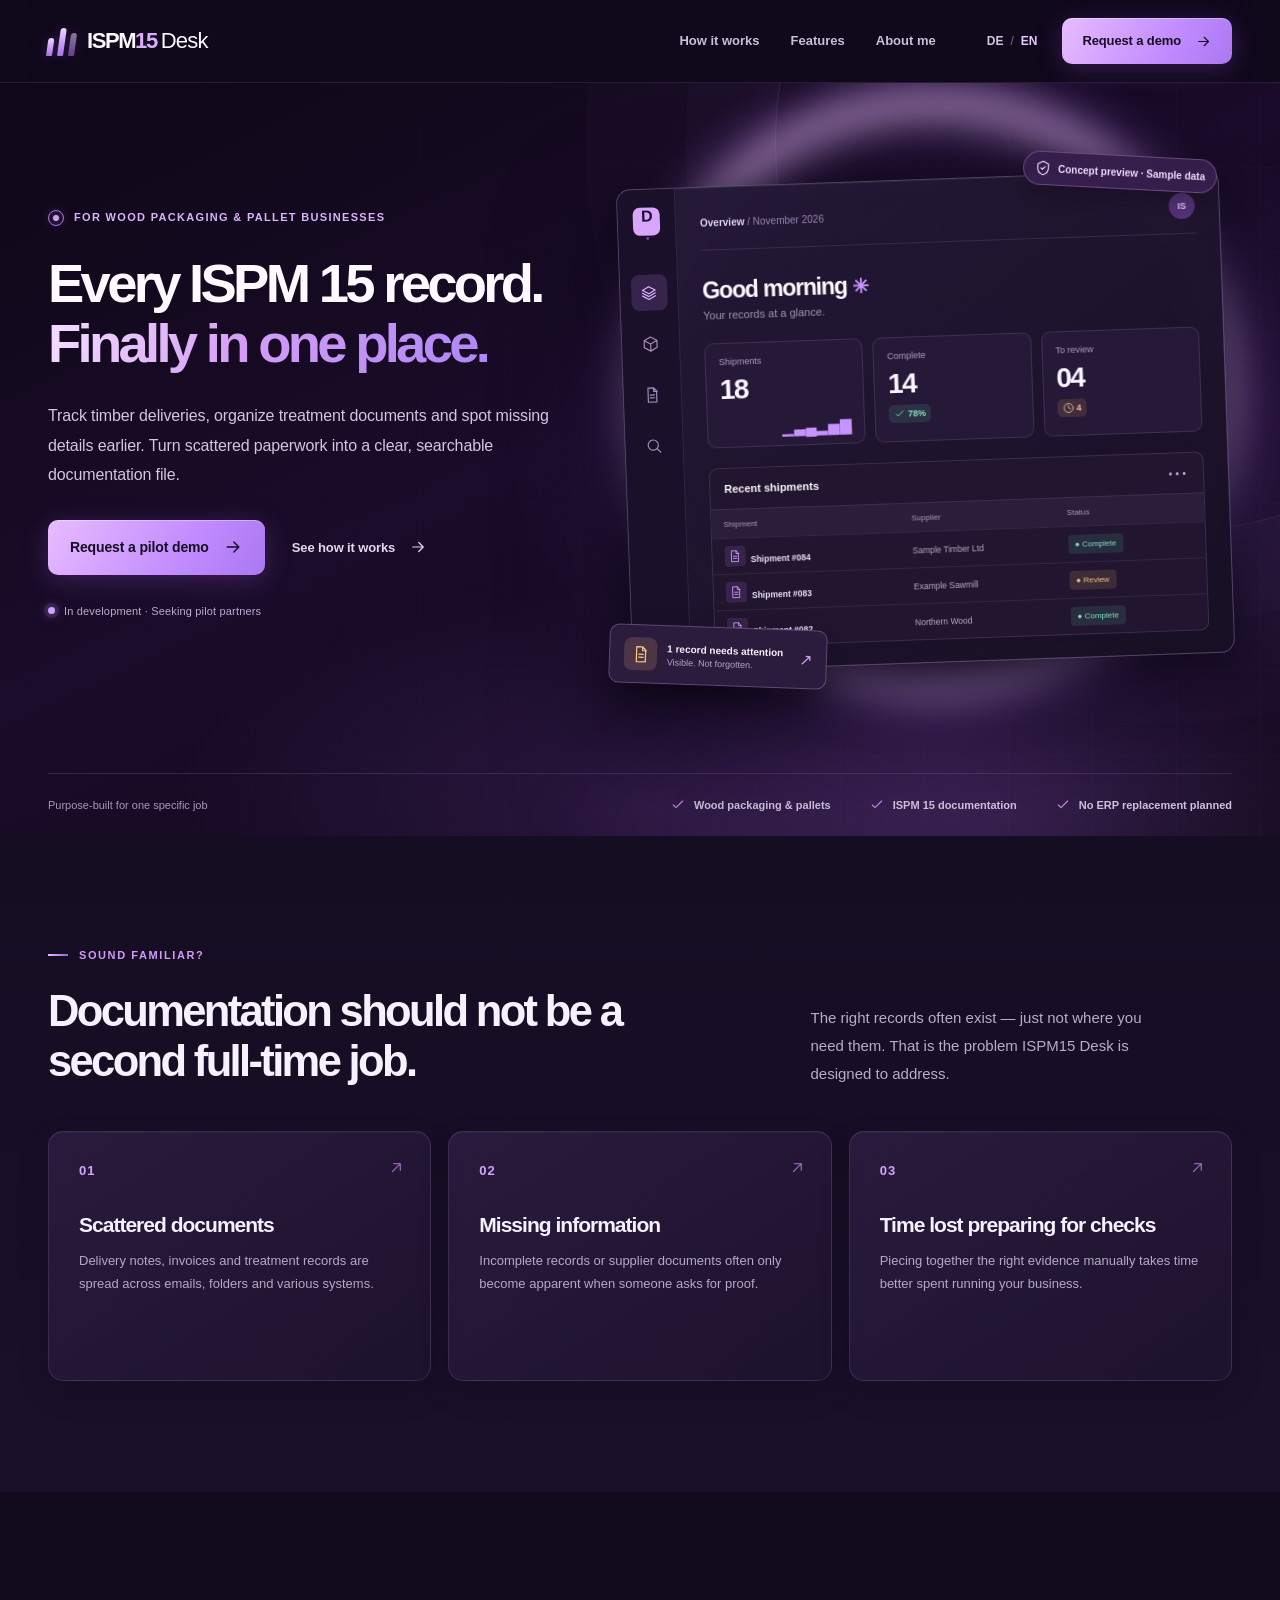
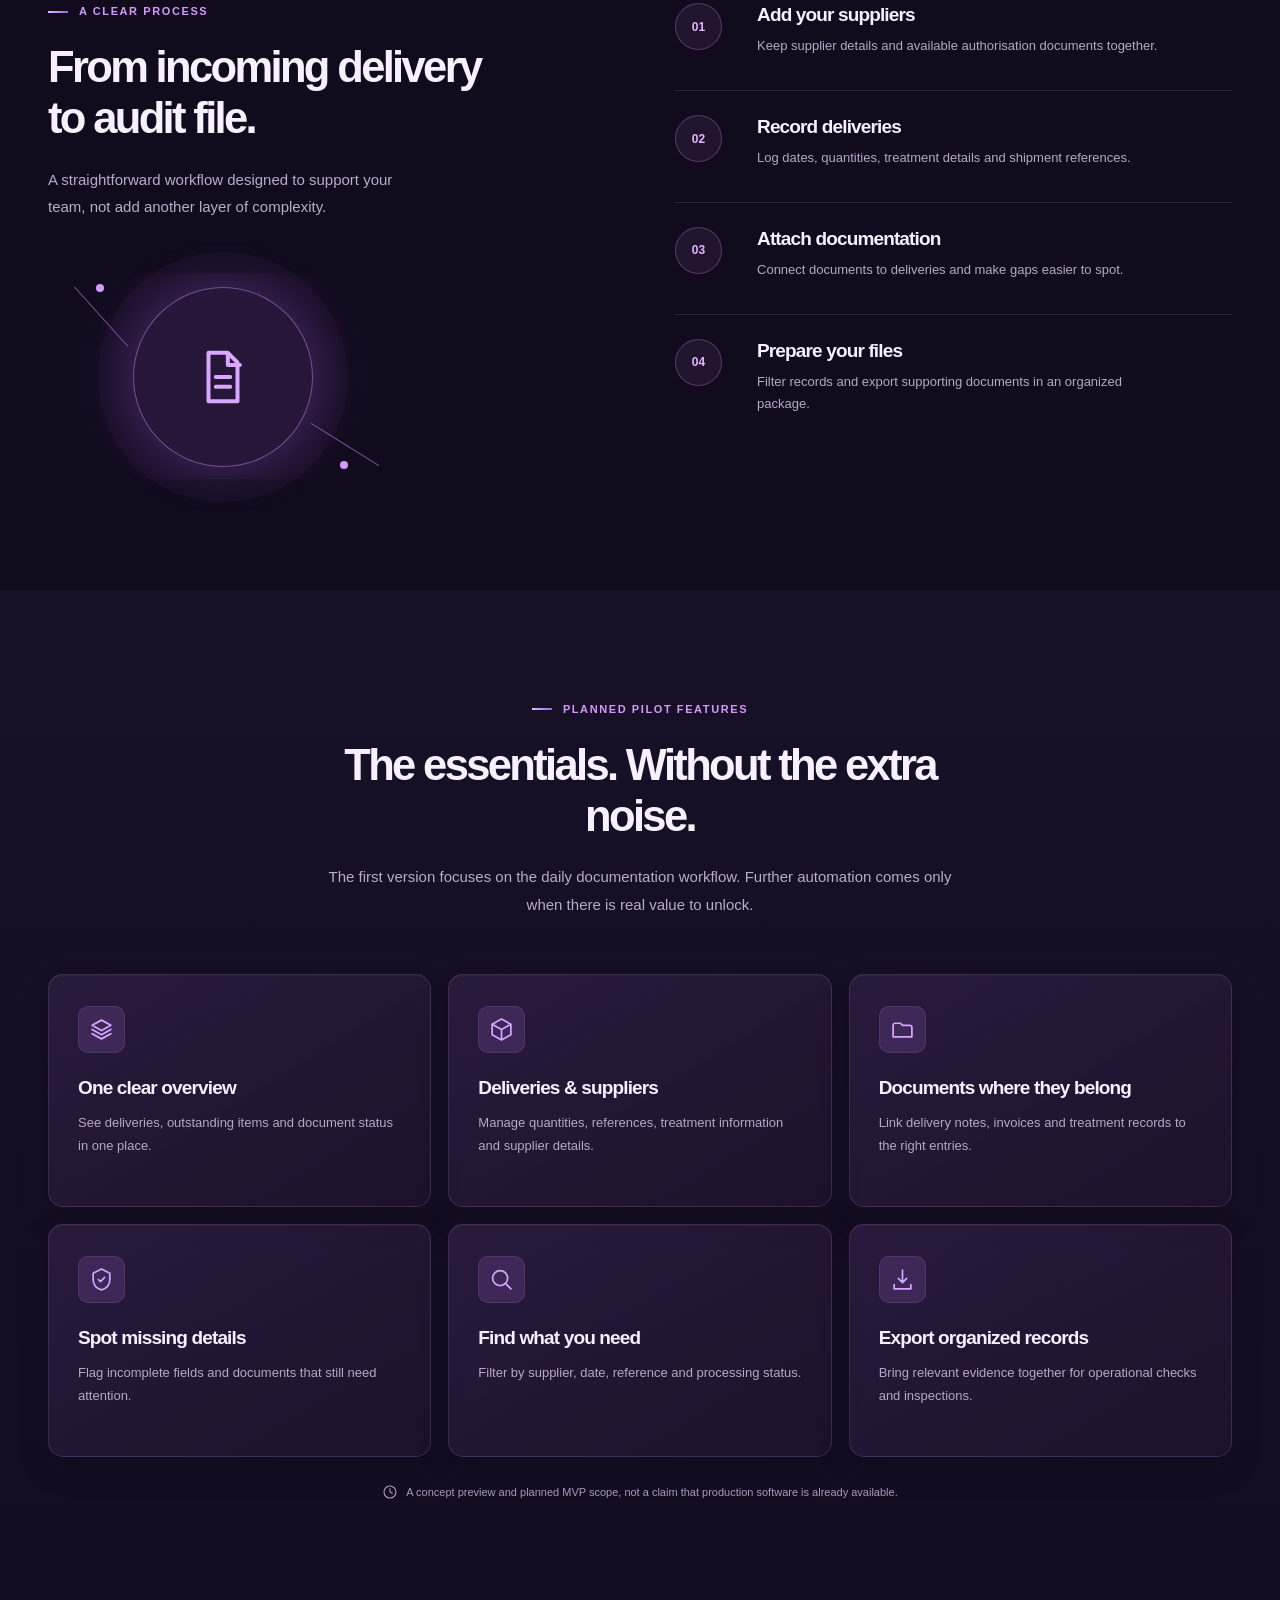
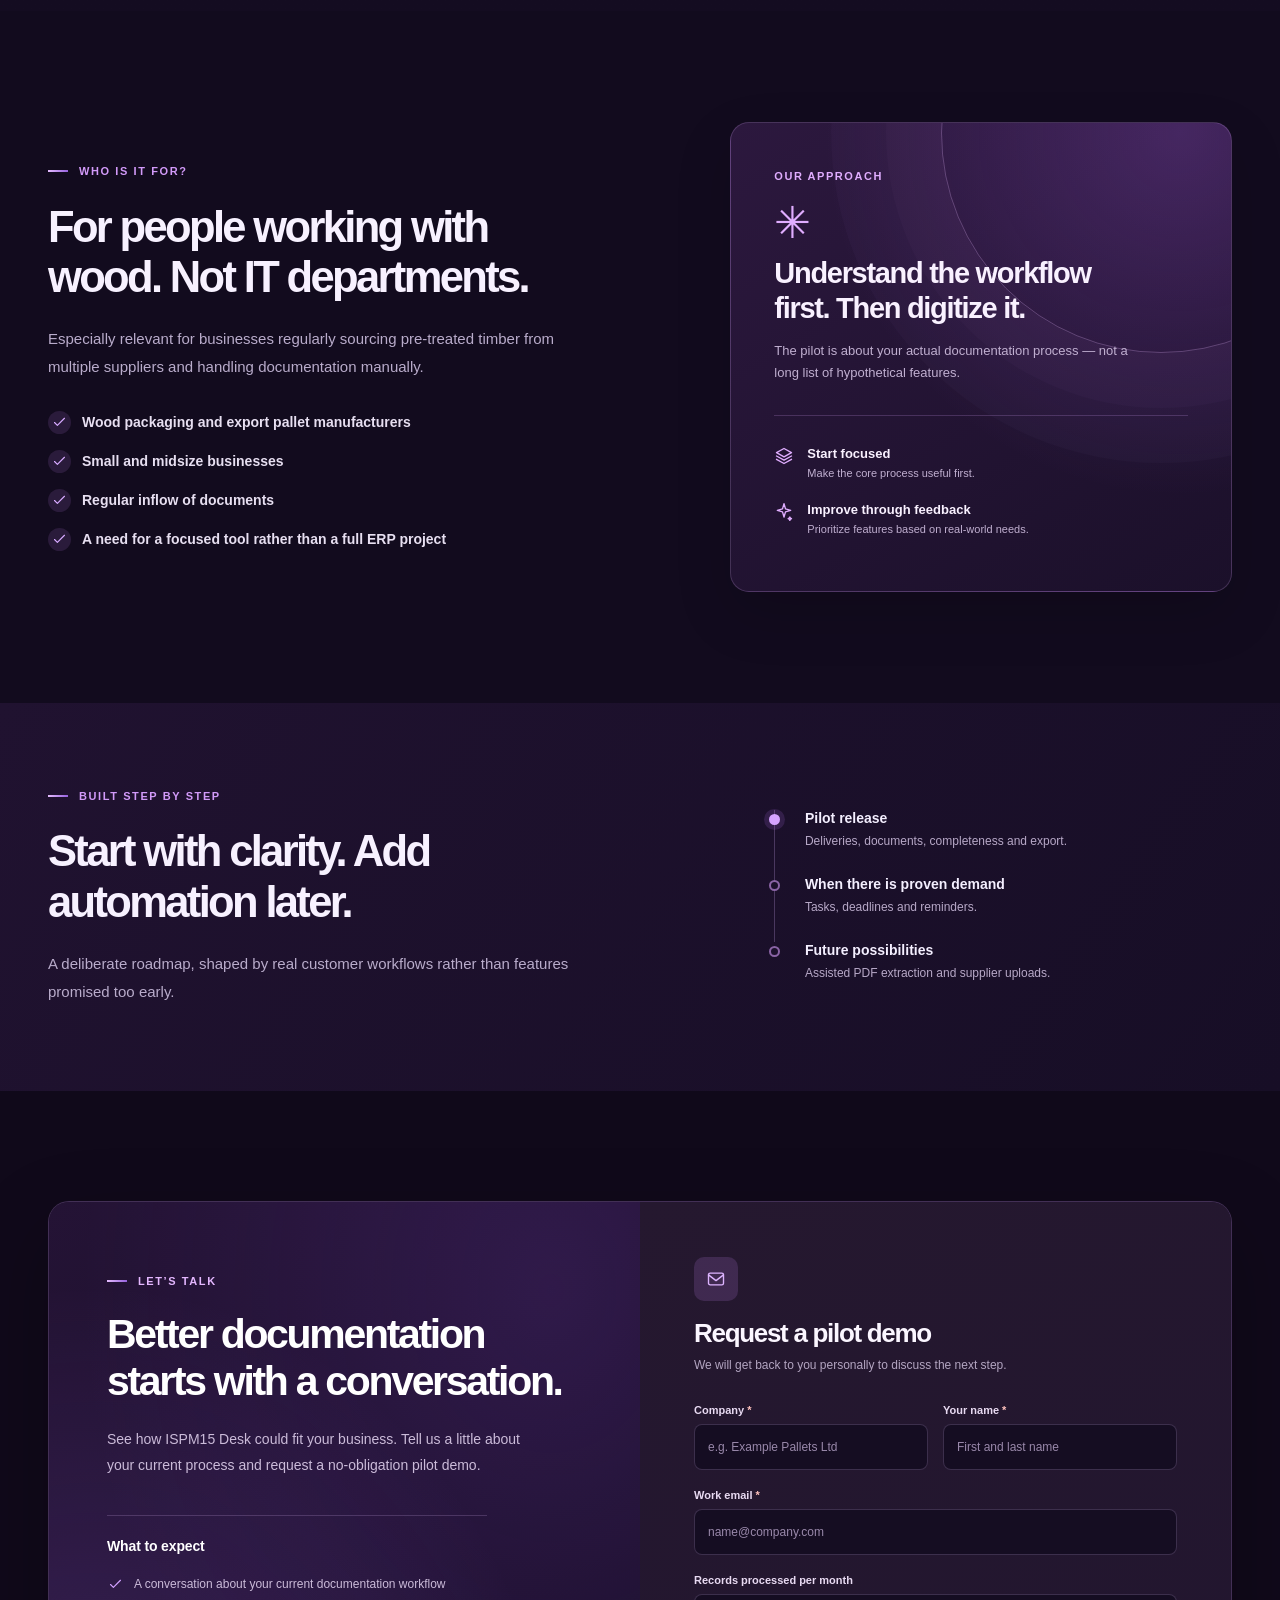
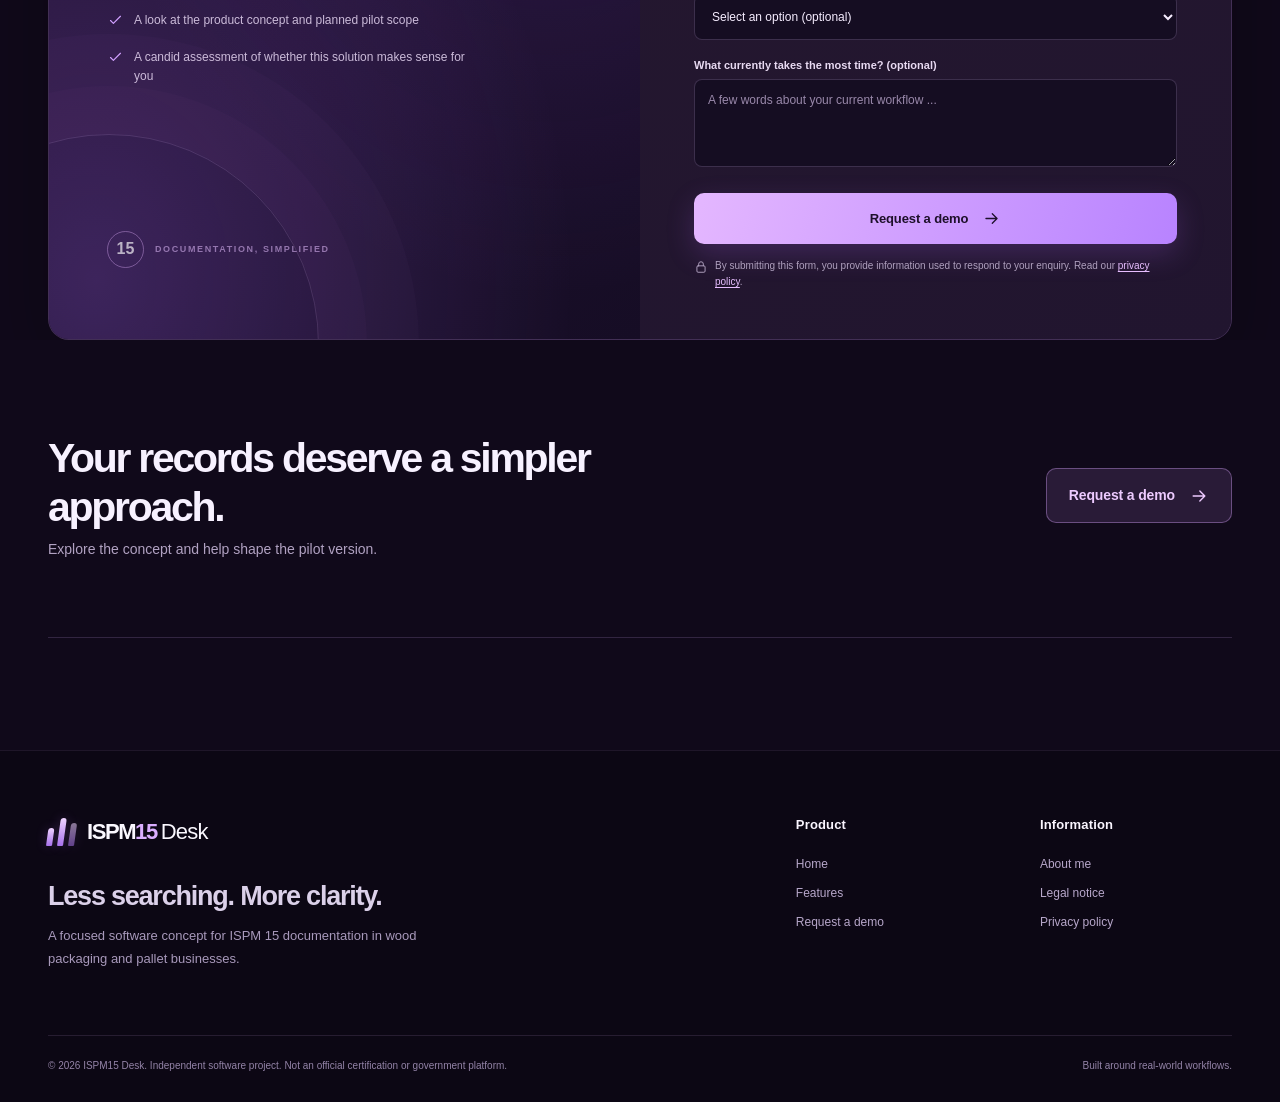
==== en/index.html @ 0bcd7ba4 "Initial commit: ISPM15 Desk Landingpage (DE/EN)" ====
<!doctype html>
<html lang="en">
<head>
  <meta charset="utf-8">
  <meta name="viewport" content="width=device-width, initial-scale=1">
  <meta name="theme-color" content="#100919">
  <meta name="robots" content="noindex,nofollow">
  <meta name="description" content="A focused documentation workspace for wood packaging and pallet manufacturers. Manage shipments, treatment records and audit-ready exports. Request a pilot demo.">
  <meta property="og:type" content="website"><meta property="og:title" content="ISPM15 Desk – Simplify ISPM 15 documentation"><meta property="og:description" content="A focused documentation workspace for wood packaging and pallet manufacturers. Manage shipments, treatment records and audit-ready exports. Request a pilot demo.">
  <title>ISPM15 Desk – Simplify ISPM 15 documentation</title>
  <link rel="alternate" hreflang="en" href="index.html">
  <link rel="alternate" hreflang="de" href="../index.html">
  <link rel="icon" type="image/svg+xml" href="../assets/images/favicon.svg">
  <link rel="stylesheet" href="../assets/css/style.css">
  <link rel="stylesheet" href="../assets/css/dark-theme.css">
  <script src="../assets/js/site.js" defer></script>
</head>
<body data-lang="en" data-page="home">
<a href="#main" class="skip-link">Skip to content</a>
<header class="site-header"><div class="shell header-inner">
  <a class="brand" href="index.html" aria-label="ISPM15 Desk – Home"><span class="brand-symbol" aria-hidden="true"><span></span><span></span><span></span></span><span class="brand-words">ISPM<span class="brand-number">15</span><span class="brand-desk">Desk</span></span></a>
  <button class="menu-toggle" aria-controls="primary-nav" aria-expanded="false" aria-label="Open menu"><svg class="" width="24" height="24" aria-hidden="true" viewBox="0 0 24 24" fill="none" stroke="currentColor" stroke-width="1.65" stroke-linecap="round" stroke-linejoin="round"><path d="M4 7h16M4 12h16M4 17h16"/></svg></button>
  <nav id="primary-nav" class="primary-nav" aria-label="Main navigation">
    <a class="nav-link" href="index.html#workflow">How it works</a>
    <a class="nav-link" href="index.html#features">Features</a>
    <a class="nav-link "  href="about.html">About me</a>
    <div class="header-extras"><div class="lang-switch" aria-label="Select language">
      <a href="../index.html" lang="de" hreflang="de" class="lang-option">DE</a><span class="lang-separator" aria-hidden="true">/</span><span class="lang-current" aria-current="true">EN</span>
    </div><a class="btn btn-nav" href="index.html#demo">Request a demo<svg class="" width="17" height="17" aria-hidden="true" viewBox="0 0 24 24" fill="none" stroke="currentColor" stroke-width="1.65" stroke-linecap="round" stroke-linejoin="round"><path d="M5 12h14m-6-6 6 6-6 6"/></svg></a></div>
  </nav>
</div></header>
<main id="main">
<section class="hero"><div class="hero-mesh" aria-hidden="true"></div><div class="shell hero-grid">
      <div class="hero-copy"><div class="hero-topline"><span class="tiny-ring" aria-hidden="true"></span>For wood packaging & pallet businesses</div><h1>Every ISPM 15 record.<br><em>Finally in one place.</em></h1><p class="hero-lead">Track timber deliveries, organize treatment documents and spot missing details earlier. Turn scattered paperwork into a clear, searchable documentation file.</p>
        <div class="hero-actions"><a class="btn btn-primary btn-large" href="#demo">Request a pilot demo<svg class="" width="20" height="20" aria-hidden="true" viewBox="0 0 24 24" fill="none" stroke="currentColor" stroke-width="1.65" stroke-linecap="round" stroke-linejoin="round"><path d="M5 12h14m-6-6 6 6-6 6"/></svg></a><a class="btn btn-text-light" href="#workflow">See how it works<svg class="" width="18" height="18" aria-hidden="true" viewBox="0 0 24 24" fill="none" stroke="currentColor" stroke-width="1.65" stroke-linecap="round" stroke-linejoin="round"><path d="M5 12h14m-6-6 6 6-6 6"/></svg></a></div>
        <p class="hero-status"><span aria-hidden="true"></span>In development · Seeking pilot partners</p>
      </div><div class="hero-art"><div class="dashboard-stage"><div class="dash-float dash-float-top"><svg class="" width="16" height="16" aria-hidden="true" viewBox="0 0 24 24" fill="none" stroke="currentColor" stroke-width="1.65" stroke-linecap="round" stroke-linejoin="round"><path d="m12 2 8 4v6c0 5.5-3.7 8.7-8 10-4.3-1.3-8-4.5-8-10V6z"/><path d="m9 12 2 2 4-4"/></svg><span>Concept preview · Sample data</span></div>
<div class="dashboard" role="img" aria-label="Conceptual product interface with fictional sample data">
  <div class="dash-side"><div class="dash-side-logo">D<span>.</span></div><span class="side-dot side-dot-active"><svg class="" width="17" height="17" aria-hidden="true" viewBox="0 0 24 24" fill="none" stroke="currentColor" stroke-width="1.65" stroke-linecap="round" stroke-linejoin="round"><path d="m12 3 9 5-9 5-9-5zM3 12l9 5 9-5M3 16l9 5 9-5"/></svg></span><span class="side-dot"><svg class="" width="17" height="17" aria-hidden="true" viewBox="0 0 24 24" fill="none" stroke="currentColor" stroke-width="1.65" stroke-linecap="round" stroke-linejoin="round"><path d="m12 2 9 5-9 5-9-5zM3 7v10l9 5 9-5V7M12 12v10"/></svg></span><span class="side-dot"><svg class="" width="17" height="17" aria-hidden="true" viewBox="0 0 24 24" fill="none" stroke="currentColor" stroke-width="1.65" stroke-linecap="round" stroke-linejoin="round"><path d="M6 2h8l4 4v16H6zM14 2v5h5M9 12h6M9 16h6"/></svg></span><span class="side-dot"><svg class="" width="17" height="17" aria-hidden="true" viewBox="0 0 24 24" fill="none" stroke="currentColor" stroke-width="1.65" stroke-linecap="round" stroke-linejoin="round"><circle cx="10.7" cy="10.7" r="7.2"/><path d="m16 16 5 5"/></svg></span><span class="side-gear">•••</span></div>
  <div class="dash-main"><div class="dash-top"><span>Overview <span class="muted">/ November 2026</span></span><span class="dash-avatar">IS</span></div>
  <div class="dash-hello"><h3>Good morning <span class="dash-wave">✳</span></h3><p>Your records at a glance.</p></div>
  <div class="dash-metrics"><div class="dash-stat"><small>Shipments</small><strong>18</strong><span class="dash-graph">▁▃▄▂▅▇</span></div><div class="dash-stat"><small>Complete</small><strong>14</strong><span class="dash-stat-pill pill-green"><svg class="" width="12" height="12" aria-hidden="true" viewBox="0 0 24 24" fill="none" stroke="currentColor" stroke-width="1.65" stroke-linecap="round" stroke-linejoin="round"><path d="m5 12 4 4L19 6"/></svg> 78%</span></div><div class="dash-stat"><small>To review</small><strong>04</strong><span class="dash-stat-pill pill-amber"><svg class="" width="12" height="12" aria-hidden="true" viewBox="0 0 24 24" fill="none" stroke="currentColor" stroke-width="1.65" stroke-linecap="round" stroke-linejoin="round"><circle cx="12" cy="12" r="9"/><path d="M12 7v5l3.5 2"/></svg> 4</span></div></div>
  <div class="dash-table-wrap"><div class="dash-table-title"><b>Recent shipments</b><span>•••</span></div><div class="dash-table"><div class="dash-table-row dash-table-head"><span>Shipment</span><span>Supplier</span><span>Status</span></div>
  <div class="dash-table-row"><span><i class="doc-glyph"><svg class="" width="13" height="13" aria-hidden="true" viewBox="0 0 24 24" fill="none" stroke="currentColor" stroke-width="1.65" stroke-linecap="round" stroke-linejoin="round"><path d="M6 2h8l4 4v16H6zM14 2v5h5M9 12h6M9 16h6"/></svg></i>Shipment #084</span><span>Sample Timber Ltd</span><span><em class="status-pill done">● Complete</em></span></div>
  <div class="dash-table-row"><span><i class="doc-glyph"><svg class="" width="13" height="13" aria-hidden="true" viewBox="0 0 24 24" fill="none" stroke="currentColor" stroke-width="1.65" stroke-linecap="round" stroke-linejoin="round"><path d="M6 2h8l4 4v16H6zM14 2v5h5M9 12h6M9 16h6"/></svg></i>Shipment #083</span><span>Example Sawmill</span><span><em class="status-pill review">● Review</em></span></div>
  <div class="dash-table-row"><span><i class="doc-glyph"><svg class="" width="13" height="13" aria-hidden="true" viewBox="0 0 24 24" fill="none" stroke="currentColor" stroke-width="1.65" stroke-linecap="round" stroke-linejoin="round"><path d="M6 2h8l4 4v16H6zM14 2v5h5M9 12h6M9 16h6"/></svg></i>Shipment #082</span><span>Northern Wood</span><span><em class="status-pill done">● Complete</em></span></div>
  </div></div></div>
</div><div class="dash-floating-card"> <span class="float-alert"><svg class="" width="18" height="18" aria-hidden="true" viewBox="0 0 24 24" fill="none" stroke="currentColor" stroke-width="1.65" stroke-linecap="round" stroke-linejoin="round"><path d="M6 2h8l4 4v16H6zM14 2v5h5M9 12h6M9 16h6"/></svg></span><span><strong>1 record needs attention</strong><small>Visible. Not forgotten.</small></span><span class="float-arrow">↗</span></div></div></div></div>
      <div class="shell hero-bottom"><span>Purpose-built for one specific job</span><div class="trust-labels"><span><svg class="" width="16" height="16" aria-hidden="true" viewBox="0 0 24 24" fill="none" stroke="currentColor" stroke-width="1.65" stroke-linecap="round" stroke-linejoin="round"><path d="m5 12 4 4L19 6"/></svg>Wood packaging & pallets</span><span><svg class="" width="16" height="16" aria-hidden="true" viewBox="0 0 24 24" fill="none" stroke="currentColor" stroke-width="1.65" stroke-linecap="round" stroke-linejoin="round"><path d="m5 12 4 4L19 6"/></svg>ISPM 15 documentation</span><span><svg class="" width="16" height="16" aria-hidden="true" viewBox="0 0 24 24" fill="none" stroke="currentColor" stroke-width="1.65" stroke-linecap="round" stroke-linejoin="round"><path d="m5 12 4 4L19 6"/></svg>No ERP replacement planned</span></div></div>
    </section>
    <section class="section pain-section"><div class="shell"><div class="section-header section-header-split"><div><p class="eyebrow"><span class="eyebrow-line"></span>SOUND FAMILIAR?</p><h2>Documentation should not be a second full-time job.</h2></div><p>The right records often exist — just not where you need them. That is the problem ISPM15 Desk is designed to address.</p></div><div class="pain-grid"><article class="pain-card"><span class="pain-index">01</span><h3>Scattered documents</h3><p>Delivery notes, invoices and treatment records are spread across emails, folders and various systems.</p><span class="pain-deco" aria-hidden="true"><svg class="" width="19" height="19" aria-hidden="true" viewBox="0 0 24 24" fill="none" stroke="currentColor" stroke-width="1.65" stroke-linecap="round" stroke-linejoin="round"><path d="M5 12h14m-6-6 6 6-6 6"/></svg></span></article><article class="pain-card"><span class="pain-index">02</span><h3>Missing information</h3><p>Incomplete records or supplier documents often only become apparent when someone asks for proof.</p><span class="pain-deco" aria-hidden="true"><svg class="" width="19" height="19" aria-hidden="true" viewBox="0 0 24 24" fill="none" stroke="currentColor" stroke-width="1.65" stroke-linecap="round" stroke-linejoin="round"><path d="M5 12h14m-6-6 6 6-6 6"/></svg></span></article><article class="pain-card"><span class="pain-index">03</span><h3>Time lost preparing for checks</h3><p>Piecing together the right evidence manually takes time better spent running your business.</p><span class="pain-deco" aria-hidden="true"><svg class="" width="19" height="19" aria-hidden="true" viewBox="0 0 24 24" fill="none" stroke="currentColor" stroke-width="1.65" stroke-linecap="round" stroke-linejoin="round"><path d="M5 12h14m-6-6 6 6-6 6"/></svg></span></article></div></div></section>
    <section class="section workflow-section" id="workflow"><div class="shell workflow-layout"><div class="workflow-intro"><p class="eyebrow"><span class="eyebrow-line"></span>A CLEAR PROCESS</p><h2>From incoming delivery to audit file.</h2><p>A straightforward workflow designed to support your team, not add another layer of complexity.</p><div class="workflow-art" aria-hidden="true"><div class="workflow-art-ring"><svg class="" width="58" height="58" aria-hidden="true" viewBox="0 0 24 24" fill="none" stroke="currentColor" stroke-width="1.65" stroke-linecap="round" stroke-linejoin="round"><path d="M6 2h8l4 4v16H6zM14 2v5h5M9 12h6M9 16h6"/></svg></div><span class="wa-line wa-one"></span><span class="wa-line wa-two"></span><span class="wa-node wa-node-a"></span><span class="wa-node wa-node-b"></span></div></div><div class="step-list"><article class="step"><span class="step-number">01</span><div><h3>Add your suppliers</h3><p>Keep supplier details and available authorisation documents together.</p></div></article><article class="step"><span class="step-number">02</span><div><h3>Record deliveries</h3><p>Log dates, quantities, treatment details and shipment references.</p></div></article><article class="step"><span class="step-number">03</span><div><h3>Attach documentation</h3><p>Connect documents to deliveries and make gaps easier to spot.</p></div></article><article class="step"><span class="step-number">04</span><div><h3>Prepare your files</h3><p>Filter records and export supporting documents in an organized package.</p></div></article></div></div></section>
    <section class="section feature-section" id="features"><div class="shell"><div class="section-header centered"><p class="eyebrow"><span class="eyebrow-line"></span>PLANNED PILOT FEATURES</p><h2>The essentials. Without the extra noise.</h2><p>The first version focuses on the daily documentation workflow. Further automation comes only when there is real value to unlock.</p></div><div class="features-grid"><article class="feature-card"><span class="feature-icon"><svg class="" width="25" height="25" aria-hidden="true" viewBox="0 0 24 24" fill="none" stroke="currentColor" stroke-width="1.65" stroke-linecap="round" stroke-linejoin="round"><path d="m12 3 9 5-9 5-9-5zM3 12l9 5 9-5M3 16l9 5 9-5"/></svg></span><h3>One clear overview</h3><p>See deliveries, outstanding items and document status in one place.</p></article><article class="feature-card"><span class="feature-icon"><svg class="" width="25" height="25" aria-hidden="true" viewBox="0 0 24 24" fill="none" stroke="currentColor" stroke-width="1.65" stroke-linecap="round" stroke-linejoin="round"><path d="m12 2 9 5-9 5-9-5zM3 7v10l9 5 9-5V7M12 12v10"/></svg></span><h3>Deliveries & suppliers</h3><p>Manage quantities, references, treatment information and supplier details.</p></article><article class="feature-card"><span class="feature-icon"><svg class="" width="25" height="25" aria-hidden="true" viewBox="0 0 24 24" fill="none" stroke="currentColor" stroke-width="1.65" stroke-linecap="round" stroke-linejoin="round"><path d="M3 8a2 2 0 0 1 2-2h5l2 2h7a2 2 0 0 1 2 2v9H3z"/></svg></span><h3>Documents where they belong</h3><p>Link delivery notes, invoices and treatment records to the right entries.</p></article><article class="feature-card"><span class="feature-icon"><svg class="" width="25" height="25" aria-hidden="true" viewBox="0 0 24 24" fill="none" stroke="currentColor" stroke-width="1.65" stroke-linecap="round" stroke-linejoin="round"><path d="m12 2 8 4v6c0 5.5-3.7 8.7-8 10-4.3-1.3-8-4.5-8-10V6z"/><path d="m9 12 2 2 4-4"/></svg></span><h3>Spot missing details</h3><p>Flag incomplete fields and documents that still need attention.</p></article><article class="feature-card"><span class="feature-icon"><svg class="" width="25" height="25" aria-hidden="true" viewBox="0 0 24 24" fill="none" stroke="currentColor" stroke-width="1.65" stroke-linecap="round" stroke-linejoin="round"><circle cx="10.7" cy="10.7" r="7.2"/><path d="m16 16 5 5"/></svg></span><h3>Find what you need</h3><p>Filter by supplier, date, reference and processing status.</p></article><article class="feature-card"><span class="feature-icon"><svg class="" width="25" height="25" aria-hidden="true" viewBox="0 0 24 24" fill="none" stroke="currentColor" stroke-width="1.65" stroke-linecap="round" stroke-linejoin="round"><path d="M12 3v12m-4-4 4 4 4-4M4 17v4h16v-4"/></svg></span><h3>Export organized records</h3><p>Bring relevant evidence together for operational checks and inspections.</p></article></div><p class="feature-notice"><svg class="" width="16" height="16" aria-hidden="true" viewBox="0 0 24 24" fill="none" stroke="currentColor" stroke-width="1.65" stroke-linecap="round" stroke-linejoin="round"><circle cx="12" cy="12" r="9"/><path d="M12 7v5l3.5 2"/></svg>A concept preview and planned MVP scope, not a claim that production software is already available.</p></div></section>
    <section class="section fit-section"><div class="shell fit-grid"><div class="fit-main"><p class="eyebrow"><span class="eyebrow-line"></span>WHO IS IT FOR?</p><h2>For people working with wood. Not IT departments.</h2><p>Especially relevant for businesses regularly sourcing pre-treated timber from multiple suppliers and handling documentation manually.</p><ul class="fit-bullets"><li><svg class="" width="19" height="19" aria-hidden="true" viewBox="0 0 24 24" fill="none" stroke="currentColor" stroke-width="1.65" stroke-linecap="round" stroke-linejoin="round"><path d="m5 12 4 4L19 6"/></svg><span>Wood packaging and export pallet manufacturers</span></li><li><svg class="" width="19" height="19" aria-hidden="true" viewBox="0 0 24 24" fill="none" stroke="currentColor" stroke-width="1.65" stroke-linecap="round" stroke-linejoin="round"><path d="m5 12 4 4L19 6"/></svg><span>Small and midsize businesses</span></li><li><svg class="" width="19" height="19" aria-hidden="true" viewBox="0 0 24 24" fill="none" stroke="currentColor" stroke-width="1.65" stroke-linecap="round" stroke-linejoin="round"><path d="m5 12 4 4L19 6"/></svg><span>Regular inflow of documents</span></li><li><svg class="" width="19" height="19" aria-hidden="true" viewBox="0 0 24 24" fill="none" stroke="currentColor" stroke-width="1.65" stroke-linecap="round" stroke-linejoin="round"><path d="m5 12 4 4L19 6"/></svg><span>A need for a focused tool rather than a full ERP project</span></li></ul></div><div class="fit-panel"><div class="fit-panel-pattern" aria-hidden="true"></div><span class="fit-mini">OUR APPROACH</span><span class="fit-sign">✳</span><h3>Understand the workflow first. Then digitize it.</h3><p>The pilot is about your actual documentation process — not a long list of hypothetical features.</p><div class="fit-divider"></div><div class="fit-benefits"><div><svg class="" width="20" height="20" aria-hidden="true" viewBox="0 0 24 24" fill="none" stroke="currentColor" stroke-width="1.65" stroke-linecap="round" stroke-linejoin="round"><path d="m12 3 9 5-9 5-9-5zM3 12l9 5 9-5M3 16l9 5 9-5"/></svg><span><strong>Start focused</strong><small>Make the core process useful first.</small></span></div><div><svg class="" width="20" height="20" aria-hidden="true" viewBox="0 0 24 24" fill="none" stroke="currentColor" stroke-width="1.65" stroke-linecap="round" stroke-linejoin="round"><path d="m12 2 1.8 6.2L20 10l-6.2 1.8L12 18l-1.8-6.2L4 10l6.2-1.8zM19 18l.7 1.3L21 20l-1.3.7L19 22l-.7-1.3L17 20l1.3-.7z"/></svg><span><strong>Improve through feedback</strong><small>Prioritize features based on real-world needs.</small></span></div></div></div></div></section>
    <section class="section roadmap-section"><div class="shell roadmap-layout"><div><p class="eyebrow"><span class="eyebrow-line"></span>BUILT STEP BY STEP</p><h2>Start with clarity. Add automation later.</h2><p>A deliberate roadmap, shaped by real customer workflows rather than features promised too early.</p></div><div class="roadmap-list"><div><span class="roadmap-dot active"></span><b>Pilot release</b><p>Deliveries, documents, completeness and export.</p></div><div><span class="roadmap-dot"></span><b>When there is proven demand</b><p>Tasks, deadlines and reminders.</p></div><div><span class="roadmap-dot"></span><b>Future possibilities</b><p>Assisted PDF extraction and supplier uploads.</p></div></div></div></section>
    <section class="demo-section"><div class="shell"><div class="demo-panel" id="demo"><div class="demo-copy"><p class="eyebrow eyebrow-light"><span class="eyebrow-line"></span>LET’S TALK</p><h2>Better documentation starts with a conversation.</h2><p class="demo-description">See how ISPM15 Desk could fit your business. Tell us a little about your current process and request a no-obligation pilot demo.</p>
      <div class="demo-expect"><h3>What to expect</h3><ul><li><svg class="" width="17" height="17" aria-hidden="true" viewBox="0 0 24 24" fill="none" stroke="currentColor" stroke-width="1.65" stroke-linecap="round" stroke-linejoin="round"><path d="m5 12 4 4L19 6"/></svg><span>A conversation about your current documentation workflow</span></li><li><svg class="" width="17" height="17" aria-hidden="true" viewBox="0 0 24 24" fill="none" stroke="currentColor" stroke-width="1.65" stroke-linecap="round" stroke-linejoin="round"><path d="m5 12 4 4L19 6"/></svg><span>A look at the product concept and planned pilot scope</span></li><li><svg class="" width="17" height="17" aria-hidden="true" viewBox="0 0 24 24" fill="none" stroke="currentColor" stroke-width="1.65" stroke-linecap="round" stroke-linejoin="round"><path d="m5 12 4 4L19 6"/></svg><span>A candid assessment of whether this solution makes sense for you</span></li></ul></div>
      <div class="demo-decoration" aria-hidden="true"><span>15</span><span>DOCUMENTATION, SIMPLIFIED</span></div>
    </div>
    <div class="form-card"><div class="form-heading"><span class="form-mini-icon"><svg class="" width="20" height="20" aria-hidden="true" viewBox="0 0 24 24" fill="none" stroke="currentColor" stroke-width="1.65" stroke-linecap="round" stroke-linejoin="round"><rect x="3" y="5" width="18" height="14" rx="2"/><path d="m3 7 9 7 9-7"/></svg></span><h3>Request a pilot demo</h3><p>We will get back to you personally to discuss the next step.</p></div>
    <form class="demo-form" data-demo-form data-endpoint="" data-msg-sending="Sending ..." data-msg-success="Thank you! Your request has been sent. We will get back to you as soon as possible." data-msg-error="Your request could not be sent. Please try again later." data-msg-unconfigured="The demo form is not yet activated. A form service needs to be configured before launch." action="#demo" method="POST" accept-charset="UTF-8">
      <input type="hidden" name="_subject" value="ISPM15 Desk – Demo enquiry">
      <div class="trap" aria-hidden="true"><label for="website-check">Leave this field blank</label><input type="text" id="website-check" name="_gotcha" tabindex="-1" autocomplete="off"></div>
      <div class="form-grid"><div class="form-field"><label for="demo-company">Company <span aria-label="Required">*</span></label><input id="demo-company" name="company" type="text" placeholder="e.g. Example Pallets Ltd" autocomplete="organization" maxlength="120" required></div>
      <div class="form-field"><label for="demo-name">Your name <span aria-label="Required">*</span></label><input id="demo-name" name="name" type="text" placeholder="First and last name" autocomplete="name" maxlength="100" required></div>
      <div class="form-field full"><label for="demo-email">Work email <span aria-label="Required">*</span></label><input id="demo-email" name="email" type="email" placeholder="name@company.com" autocomplete="email" maxlength="160" required></div>
      <div class="form-field full"><label for="demo-volume">Records processed per month</label><select id="demo-volume" name="monthly_volume"><option value="">Select an option (optional)</option><option value="under20">Under 20</option><option value="20to60">20–60</option><option value="over60">Over 60</option><option value="unknown">Not sure yet</option></select></div>
      <div class="form-field full"><label for="demo-message">What currently takes the most time? (optional)</label><textarea id="demo-message" name="message" rows="3" maxlength="1500" placeholder="A few words about your current workflow ..."></textarea></div></div>
      <button class="btn btn-submit" type="submit" data-submit-button>Request a demo<svg class="" width="19" height="19" aria-hidden="true" viewBox="0 0 24 24" fill="none" stroke="currentColor" stroke-width="1.65" stroke-linecap="round" stroke-linejoin="round"><path d="M5 12h14m-6-6 6 6-6 6"/></svg></button>
      <p role="status" aria-live="polite" class="form-status" data-form-status></p>
      <p class="form-privacy"><svg class="" width="14" height="14" aria-hidden="true" viewBox="0 0 24 24" fill="none" stroke="currentColor" stroke-width="1.65" stroke-linecap="round" stroke-linejoin="round"><rect x="5" y="10" width="14" height="11" rx="2"/><path d="M8 10V7a4 4 0 0 1 8 0v3"/></svg><span>By submitting this form, you provide information used to respond to your enquiry. Read our <a href="privacy.html">privacy policy</a>.</span></p>
    </form></div></div></div></section>
    <section class="closing-section"><div class="shell closing-inner"><div><h2>Your records deserve a simpler approach.</h2><p>Explore the concept and help shape the pilot version.</p></div><a class="btn btn-secondary btn-large" href="#demo">Request a demo<svg class="" width="20" height="20" aria-hidden="true" viewBox="0 0 24 24" fill="none" stroke="currentColor" stroke-width="1.65" stroke-linecap="round" stroke-linejoin="round"><path d="M5 12h14m-6-6 6 6-6 6"/></svg></a></div></section>
</main>
<footer class="site-footer"><div class="shell">
  <div class="footer-top"><div class="footer-intro"><a class="brand brand-footer" href="index.html"><span class="brand-symbol" aria-hidden="true"><span></span><span></span><span></span></span><span class="brand-words">ISPM<span class="brand-number">15</span><span class="brand-desk">Desk</span></span></a><h2>Less searching. More clarity.</h2><p>A focused software concept for ISPM 15 documentation in wood packaging and pallet businesses.</p></div>
  <div class="footer-columns"><div><h3>Product</h3><a href="index.html">Home</a><a href="index.html#features">Features</a><a href="index.html#demo">Request a demo</a></div><div><h3>Information</h3><a href="about.html">About me</a><a href="legal.html">Legal notice</a><a href="privacy.html">Privacy policy</a></div></div></div>
  <div class="footer-bottom"><span>© 2026 ISPM15 Desk. Independent software project. Not an official certification or government platform.</span><span>Built around real-world workflows.</span></div>
</div></footer>
</body>
</html>
---- assets/css/style.css ----
:root {
  color-scheme: light;
  --forest: #112b23;
  --forest-deep: #0c211b;
  --forest-soft: #204237;
  --ink: #172b25;
  --muted: #62726b;
  --line: #dfe7de;
  --paper: #f8faf5;
  --white: #fff;
  --sage: #c9edb5;
  --lime: #e6f5b7;
  --mint: #eaf4e5;
  --orange: #d3a86e;
  --radius: 20px;
  --shadow: 0 22px 55px rgba(15, 45, 33, .09);
}
*, *::before, *::after { box-sizing: border-box; }
html { scroll-behavior: smooth; scroll-padding-top: 94px; }
body { margin: 0; color: var(--ink); background: var(--white); font-family: Inter, ui-sans-serif, -apple-system, BlinkMacSystemFont, "Segoe UI", Arial, sans-serif; font-size: 16px; -webkit-font-smoothing: antialiased; }
body, button, input, textarea, select { font-family: Inter, ui-sans-serif, -apple-system, BlinkMacSystemFont, "Segoe UI", Arial, sans-serif; }
button, a { -webkit-tap-highlight-color: transparent; }
a { color: inherit; text-decoration: none; }
button { cursor: pointer; }
button, input, textarea, select { font-size: inherit; }
img, svg { vertical-align: middle; }
svg { flex-shrink: 0; }
.shell { width: min(1190px, calc(100% - 96px)); margin-inline: auto; }
.skip-link { position: fixed; top: -100px; left: 20px; background: #fff; z-index: 1000; color: #000; padding: 13px 19px; border-radius: 8px; }
.skip-link:focus { top: 14px; }
:focus-visible { outline: 3px solid #8dbc69; outline-offset: 3px; }
p, h1, h2, h3, h4 { margin-top: 0; }
h1, h2, h3 { letter-spacing: -.045em; }
section[id], div[id="demo"] { scroll-margin-top: 86px; }

/* Navigation */
.site-header { position: relative; z-index: 50; background: var(--forest); border-bottom: 1px solid rgba(230, 255, 229, .11); }
.header-inner { height: 82px; display: flex; align-items: center; justify-content: space-between; gap: 35px; }
.brand { display: inline-flex; align-items: center; gap: 11px; white-space: nowrap; color: #f4f9ec; flex-shrink: 0; }
.brand-words { font-size: 22px; font-weight: 780; letter-spacing: -.065em; }
.brand-number { color: var(--sage); }
.brand-desk { margin-left: 4px; font-weight: 420; letter-spacing: -.035em; }
.brand-symbol { width: 28px; height: 29px; position: relative; display: inline-flex; align-items: flex-end; justify-content: space-between; transform: skew(-8deg); }
.brand-symbol > span { width: 6px; background: var(--sage); border-radius: 3px 3px 1px 1px; }
.brand-symbol > span:nth-child(1) { height: 18px; }
.brand-symbol > span:nth-child(2) { height: 28px; }
.brand-symbol > span:nth-child(3) { height: 23px; opacity: .55; }
.primary-nav { display: flex; align-items: center; flex: 1; justify-content: flex-end; gap: 31px; }
.nav-link { font-size: 13px; line-height: 1.3; font-weight: 600; color: #d5e5dd; transition: color .18s; white-space: nowrap; }
.nav-link:hover, .nav-link.active { color: var(--sage); }
.header-extras { display: flex; align-items: center; gap: 25px; margin-left: 20px; }
.lang-switch { display: flex; align-items: center; gap: 7px; font-size: 12px; font-weight: 720; color: #91aba0; }
.lang-switch a { color: #cfdbd2; }
.lang-switch a:hover { color: #fff; }
.lang-current { color: var(--sage); }
.lang-separator { color: #567467; font-weight: 500; }
.btn { display: inline-flex; align-items: center; justify-content: center; gap: 14px; min-height: 46px; padding: 11px 20px; border: 0; border-radius: 9px; font-size: 13px; line-height: 1.2; font-weight: 760; letter-spacing: -.01em; cursor: pointer; transition: background-color .2s, transform .2s, box-shadow .2s, color .2s; }
.btn:hover { transform: translateY(-2px); }
.btn-nav { background: var(--sage); color: var(--forest-deep); }
.btn-nav:hover, .btn-primary:hover { background: #d8f7bc; }
.btn-large { min-height: 55px; font-size: 14px; padding: 16px 22px; }
.btn-primary { color: var(--forest-deep); background: var(--sage); box-shadow: 0 9px 28px rgba(116, 177, 119, .12); }
.btn-text-light { min-height: 55px; color: #e5eee7; background: transparent; padding-left: 8px; padding-right: 7px; }
.btn-text-light:hover { color: var(--sage); }
.btn-secondary { color: var(--forest); background: #fff; }
.btn-secondary:hover { background: var(--lime); }
.menu-toggle { display: none; width: 44px; height: 44px; background: transparent; border: 1px solid rgba(236,255,239,.25); border-radius: 9px; color: white; align-items: center; justify-content: center; }

/* Hero and illustration */
.hero { overflow: hidden; position: relative; color: white; background: radial-gradient(ellipse 55% 70% at 92% 40%, #224c3c 0%, transparent 75%), linear-gradient(140deg,#122c24 0%,#0e261e 70%, #0d231c 100%); }
.hero-mesh { position: absolute; pointer-events: none; inset: 0; opacity: .18; background-image: linear-gradient(rgba(185,231,183,.15) 1px,transparent 1px), linear-gradient(90deg,rgba(185,231,183,.15) 1px,transparent 1px); background-size: 85px 85px; mask-image: linear-gradient(90deg, transparent, #000 70%); }
.hero::before { content: ""; position: absolute; width: 780px; height: 780px; border: 1px solid rgba(191,229,169,.10); border-radius: 50%; top: -330px; right: -275px; box-shadow: 0 0 0 95px rgba(180,210,152,.021), 0 0 0 205px rgba(180,210,152,.017); }
.hero-grid { position: relative; min-height: 674px; display: grid; grid-template-columns: minmax(0, .91fr) minmax(0, 1.09fr); align-items: center; gap: 39px; padding-top: 72px; padding-bottom: 84px; }
.hero-copy { position: relative; z-index: 2; padding-bottom: 18px; }
.hero-topline { display: inline-flex; align-items: center; gap: 10px; color: #cce9c4; font-size: 11px; font-weight: 750; text-transform: uppercase; letter-spacing: .12em; line-height: 1.6; margin-bottom: 27px; }
.tiny-ring { width: 16px; height: 16px; border: 1px solid var(--sage); border-radius: 50%; display: inline-block; position: relative; }
.tiny-ring::after { content: ""; position: absolute; width: 6px; height: 6px; left: 4px; top: 4px; border-radius: 50%; background: var(--sage); }
h1 { font-size: clamp(44px, 4.25vw, 72px); font-weight: 720; line-height: 1.105; }
.hero h1 { max-width: 615px; letter-spacing: -.068em; margin: 0 0 27px; }
.hero h1 em, .inner-hero h1 em { font-weight: 550; font-style: normal; color: var(--sage); }
.hero-lead { color: #bacfc2; font-size: 16px; line-height: 1.85; max-width: 506px; letter-spacing: -.008em; margin-bottom: 30px; }
.hero-actions { display: flex; align-items: center; gap: 19px; flex-wrap: wrap; }
.hero-status { color: #a8c6b5; display: flex; align-items: center; gap: 9px; font-size: 11px; margin: 30px 0 0; letter-spacing: .015em; }
.hero-status span { width: 7px; height: 7px; background: #c6e2a7; border-radius: 50%; box-shadow: 0 0 0 4px rgba(198,226,167,.11); }
.hero-art { min-width: 0; position: relative; z-index: 1; }
.dashboard-stage { width: 100%; max-width: 655px; position: relative; padding: 24px 5px 26px 16px; filter: drop-shadow(0 42px 55px rgba(0,15,13,.35)); }
.dashboard { display: flex; width: 100%; min-height: 422px; overflow: hidden; background: #fcfdfb; color: var(--ink); border: 1px solid rgba(235,248,229,.65); border-radius: 14px; transform: rotate(-2deg); box-shadow: 0 10px 28px rgba(0, 0, 0, .19); }
.dash-side { flex: 0 0 58px; background: #19382e; color: #aac5b5; display: flex; flex-direction: column; align-items: center; padding: 18px 0; gap: 15px; }
.dash-side-logo { background: #cdecb7; border-radius: 7px; color: #183a2a; font-weight: 820; letter-spacing: -.08em; width: 27px; height: 28px; display: grid; place-items: center; margin-bottom: 24px; }
.dash-side-logo span { color: #719462; }
.side-dot { width: 36px; height: 36px; display: grid; place-items: center; border-radius: 8px; }
.side-dot-active { background: #375e4b; color: #ddf7bc; }
.side-gear { margin-top: auto; letter-spacing: 3px; transform: rotate(90deg); font-size: 16px; }
.dash-main { padding: 22px 24px 22px; flex: 1; min-width: 0; }
.dash-top { display: flex; justify-content: space-between; align-items: center; font-size: 10px; font-weight: 700; color: #476052; border-bottom: 1px solid #ecf0eb; padding-bottom: 14px; }
.dash-top .muted { color: #93a39a; font-weight: 450; }
.dash-avatar { border-radius: 50%; background: #d7ead5; height: 26px; width: 26px; display: grid; place-items: center; color: #32533b; font-size: 9px; font-weight: 800; }
.dash-hello { margin: 27px 0 22px; }
.dash-hello h3 { font-size: 23px; margin: 0 0 5px; letter-spacing: -.05em; }
.dash-hello p { font-size: 11px; color: #8c9a90; margin: 0; }
.dash-wave { color: #9bc48b; font-size: 20px; }
.dash-metrics { display: grid; grid-template-columns: repeat(3, 1fr); gap: 10px; }
.dash-stat { height: 105px; border: 1px solid #e7eee6; background: #fff; border-radius: 9px; padding: 13px 13px 10px; display: flex; flex-direction: column; position: relative; }
.dash-stat small { font-size: 9px; color: #8a9b8d; }
.dash-stat strong { margin-top: 9px; font-size: 28px; line-height: 1; letter-spacing: -.06em; color: #203e2e; }
.dash-graph { position: absolute; right: 12px; bottom: 8px; font-size: 15px; color: #82aa77; letter-spacing: 0; }
.dash-stat-pill { display: inline-flex; align-items: center; gap: 2px; align-self: start; font-size: 9px; margin-top: 7px; padding: 3px 5px; border-radius: 5px; font-weight: 650; }
.pill-green { background: #e9f5e9; color: #387946; }.pill-amber { background: #fff5e4; color: #a67834; }
.dash-table-wrap { border: 1px solid #e7eee6; border-radius: 9px; background: #fff; margin-top: 20px; overflow: hidden; }
.dash-table-title { display: flex; align-items: center; justify-content: space-between; font-size: 11px; padding: 14px 14px; }
.dash-table-title span { color: #9fac9f; letter-spacing: 3px; }
.dash-table-row { display: grid; grid-template-columns: 1.22fr 1fr .85fr; gap: 8px; align-items: center; border-top: 1px solid #eff2ee; font-size: 8.5px; color: #65786c; min-height: 36px; padding: 0 12px; }
.dash-table-row > span { white-space: nowrap; overflow: hidden; text-overflow: ellipsis; }
.dash-table-row > span:first-child { color: #354e40; font-weight: 660; }
.dash-table-head { background: #f8faf7; color: #99a69b; min-height: 29px; font-size: 8px; }
.dash-table-head > span:first-child { color: #99a69b; font-weight: 500; }
.doc-glyph { display: inline-flex; padding: 4px; margin-right: 5px; color: #588365; background: #eef6ec; border-radius: 4px; font-style: normal; }
.status-pill { display: inline-block; padding: 5px 7px; border-radius: 4px; font-size: 8px; font-style: normal; white-space: nowrap; }
.status-pill.done { background: #eaf5e8; color: #4b8558; }.status-pill.review { background: #fff3df; color: #ab834b; }
.dash-float-top { position: absolute; z-index: 4; right: 15px; top: 0; display: inline-flex; align-items: center; gap: 7px; background: #ecf6e8; border: 1px solid #c4e5bc; color: #315a3c; padding: 8px 11px; border-radius: 20px; box-shadow: 0 10px 20px rgba(2,20,12,.12); font-size: 10px; font-weight: 720; transform: rotate(3deg); }
.dash-floating-card { position: absolute; z-index: 4; left: 1px; bottom: 3px; min-width: 218px; display: flex; align-items: center; gap: 10px; background: #fff; border: 1px solid #dce8d8; border-radius: 10px; padding: 12px 14px; color: #18382c; box-shadow: 0 15px 35px rgba(2, 20, 12, .22); transform: rotate(2deg); }
.float-alert { height: 33px; width: 33px; border-radius: 8px; background: #fff4df; color: #aa813e; display: grid; place-items: center; flex: 0 0 33px; }
.dash-floating-card strong { display: block; font-size: 10px; white-space: nowrap; }
.dash-floating-card small { font-size: 9px; color: #8a978d; display: block; margin-top: 3px; white-space: nowrap; }
.float-arrow { margin-left: auto; color: #9aa79c; }
.hero-bottom { position: relative; border-top: 1px solid rgba(209,232,208,.15); padding-top: 23px; padding-bottom: 23px; display: flex; justify-content: space-between; align-items: center; gap: 20px; color: #95b4a5; font-size: 11px; }
.trust-labels { display: flex; align-items: center; gap: 38px; flex-wrap: wrap; }
.trust-labels > span { display: inline-flex; align-items: center; gap: 8px; color: #cadcd0; font-weight: 600; }
.trust-labels svg { color: #b8dcaa; }

/* Shared section typography */
.section { padding: 111px 0; }
.section-header { margin-bottom: 44px; }
.section-header h2, .workflow-intro h2, .fit-main h2, .roadmap-layout h2 { font-size: clamp(34px, 3.4vw, 49px); line-height: 1.17; font-weight: 700; letter-spacing: -.061em; margin: 0 0 22px; }
.section-header > p:not(.eyebrow), .section-header-split > p, .workflow-intro > p:not(.eyebrow), .fit-main > p:not(.eyebrow), .roadmap-layout > div > p:not(.eyebrow) { color: #68796d; line-height: 1.85; font-size: 15px; margin-bottom: 0; }
.eyebrow { display: flex; align-items: center; gap: 11px; font-size: 11px; line-height: 1.5; letter-spacing: .145em; font-weight: 780; color: #477455; text-transform: uppercase; margin: 0 0 22px; }
.eyebrow-line { display: inline-block; width: 20px; height: 2px; background: #78b38a; flex: 0 0 20px; }
.eyebrow-light { color: #bbdfb8; }.eyebrow-light .eyebrow-line { background: var(--sage); }
.section-header-split { display: grid; grid-template-columns: 1.15fr .7fr; align-items: end; gap: 70px; }
.section-header-split h2 { max-width: 645px; margin-bottom: 0; }
.section-header-split > p { max-width: 340px; margin-bottom: 6px; }
.centered { max-width: 660px; text-align: center; margin: 0 auto 55px; }
.centered .eyebrow { justify-content: center; }

/* Pain */
.pain-section { background: #f8faf6; }
.pain-grid { display: grid; grid-template-columns: repeat(3, 1fr); gap: 17px; }
.pain-card { position: relative; padding: 29px 30px 34px; background: white; min-height: 250px; border: 1px solid #e8eee7; border-radius: 15px; box-shadow: 0 9px 25px rgba(20,53,32,.025); transition: box-shadow .2s, transform .2s; overflow: hidden; }
.pain-card:hover { transform: translateY(-4px); box-shadow: var(--shadow); }
.pain-index { display: inline-block; color: #77a081; font-size: 13px; margin-bottom: 35px; font-weight: 700; letter-spacing: .08em; }
.pain-card h3 { font-size: 21px; margin-bottom: 13px; letter-spacing: -.047em; }
.pain-card p { color: #738176; line-height: 1.75; font-size: 13px; max-width: 330px; margin: 0; }
.pain-deco { position: absolute; right: 24px; top: 26px; color: #c9dbca; transform: rotate(-45deg); }

/* Workflow */
.workflow-section { background: white; }
.workflow-layout { display: grid; grid-template-columns: .85fr 1fr; gap: min(12vw,165px); align-items: start; }
.workflow-intro > p:not(.eyebrow) { max-width: 375px; }
.workflow-art { position: relative; margin-top: 53px; height: 205px; display: flex; align-items: center; justify-content: center; max-width: 350px; background: radial-gradient(circle at center, #f0f5e9 0%, transparent 72%); }
.workflow-art-ring { border: 1px solid #cbded0; height: 180px; width: 180px; border-radius: 50%; display: grid; place-items: center; background: white; box-shadow: 0 0 0 35px rgba(233,244,232,.55); color: #79a17e; }
.wa-line { position: absolute; width: 80px; height: 1px; background: #adceaa; }.wa-one { top: 42px; left: 13px; transform: rotate(48deg); }.wa-two { bottom: 34px; right: 13px; transform: rotate(32deg); }
.wa-node { position: absolute; height: 8px; width: 8px; border-radius: 50%; background: #8fc397; }.wa-node-a { top: 10px; left: 48px; }.wa-node-b { bottom: 10px; right: 50px; }
.step-list { display: flex; flex-direction: column; }
.step { display: grid; grid-template-columns: 62px 1fr; column-gap: 20px; border-bottom: 1px solid #e3ebe2; padding: 24px 0 32px; }
.step:first-child { padding-top: 0; }.step:last-child { border: 0; padding-bottom: 0; }
.step-number { display: inline-grid; height: 47px; width: 47px; place-items: center; border: 1px solid #d9e8d7; border-radius: 50%; color: #4b7f5c; background: #f4f9ef; font-size: 12px; font-weight: 800; }
.step h3 { font-size: 19px; font-weight: 700; margin: 1px 0 9px; }
.step p { color: #708075; font-size: 13px; line-height: 1.75; margin-bottom: 0; max-width: 420px; }

/* Features */
.feature-section { background: #f8faf6; }
.features-grid { display: grid; grid-template-columns: repeat(3, 1fr); gap: 17px; }
.feature-card { background: #fff; border: 1px solid #e5ede5; border-radius: 15px; padding: 31px 29px 33px; min-height: 233px; transition: transform .2s, border-color .2s; }
.feature-card:hover { transform: translateY(-3px); border-color: #bfd8b7; }
.feature-icon { height: 47px; width: 47px; background: #ecf6e8; color: #51815b; border-radius: 10px; display: grid; place-items: center; margin-bottom: 24px; }
.feature-card h3 { font-size: 19px; margin-bottom: 13px; }
.feature-card p { font-size: 13px; line-height: 1.75; color: #738177; margin: 0; }
.feature-notice { display: flex; justify-content: center; align-items: center; gap: 8px; text-align: center; color: #859186; margin: 27px 0 0; font-size: 11px; }

/* Fit */
.fit-section { background: #fff; }
.fit-grid { display: grid; grid-template-columns: 1fr .9fr; align-items: center; gap: 125px; }
.fit-main h2 { max-width: 530px; }.fit-main > p:not(.eyebrow) { max-width: 510px; }
.fit-bullets { margin: 30px 0 0; padding: 0; list-style: none; display: grid; gap: 16px; }
.fit-bullets li { display: flex; gap: 11px; align-items: center; font-size: 14px; font-weight: 620; }
.fit-bullets svg { color: #5b9b68; background: #e8f5e7; padding: 3px; border-radius: 50%; width: 23px; height: 23px; }
.fit-panel { position: relative; overflow: hidden; color: #edf7ea; background: var(--forest); border-radius: 19px; padding: 43px; min-height: 470px; }
.fit-panel-pattern { position: absolute; width: 440px; height: 440px; right: -150px; top: -210px; border: 1px solid rgba(203,233,181,.18); border-radius: 50%; box-shadow: 0 0 0 55px rgba(214,240,183,.035), 0 0 0 110px rgba(214,240,183,.035); }
.fit-mini { position: relative; z-index: 1; font-size: 11px; letter-spacing: .14em; color: #b7d9bb; font-weight: 700; }
.fit-sign { color: #c2e4ad; font-size: 44px; display: block; margin: 13px 0 8px; }
.fit-panel h3 { font-size: 29px; line-height: 1.22; margin-bottom: 13px; max-width: 350px; position: relative; }
.fit-panel > p { color: #bed3c4; line-height: 1.75; font-size: 13px; max-width: 360px; position: relative; margin-bottom: 0; }
.fit-divider { border-bottom: 1px solid rgba(204,234,206,.20); margin: 30px 0; }
.fit-benefits { display: flex; flex-direction: column; gap: 19px; }
.fit-benefits > div { display: flex; gap: 13px; align-items: flex-start; }.fit-benefits svg { color: #cbe5b9; }
.fit-benefits strong { font-size: 13px; display: block; margin-bottom: 4px; }.fit-benefits small { color: #a5c5b0; display: block; font-size: 11px; line-height: 1.6; }

/* Roadmap */
.roadmap-section { padding: 85px 0; background: #eff5eb; }
.roadmap-layout { display: grid; grid-template-columns: 1fr .85fr; gap: 150px; align-items: center; }
.roadmap-layout h2 { max-width: 495px; }
.roadmap-list { padding-left: 17px; }
.roadmap-list > div { position: relative; padding: 0 0 24px 30px; border-left: 1px solid #c8ddc9; }
.roadmap-list > div:last-child { padding-bottom: 0; border-color: transparent; }
.roadmap-dot { width: 11px; height: 11px; border: 2px solid #c7d9c7; border-radius: 50%; background: #eff5eb; position: absolute; top: 4px; left: -6px; }
.roadmap-dot.active { background: #36774d; border-color: #36774d; box-shadow: 0 0 0 5px #d8ead5; }
.roadmap-list b { display: block; font-size: 14px; margin-bottom: 6px; }
.roadmap-list p { margin: 0; color: #758679; font-size: 12px; line-height: 1.65; }

/* Demo form */
.demo-section { padding: 110px 0 0; background: #fff; }
.demo-panel { display: grid; grid-template-columns: 1fr 1fr; background: #153329; border-radius: 21px; overflow: hidden; min-height: 642px; }
.demo-copy { background: radial-gradient(circle at 4% 100%, #2e5740 0%,transparent 50%), #153329; position: relative; color: white; padding: 71px 58px; overflow: hidden; display: flex; flex-direction: column; align-items: flex-start; }
.demo-copy::after { position: absolute; content: ""; width: 420px; height: 420px; bottom: -215px; left: -150px; border-radius: 50%; border: 1px solid rgba(219,242,202,.16); box-shadow: 0 0 0 48px rgba(219,242,202,.025),0 0 0 100px rgba(219,242,202,.025); }
.demo-copy h2 { font-size: clamp(35px,3.2vw,46px); line-height: 1.15; letter-spacing: -.056em; margin-bottom: 22px; }
.demo-description { color: #b9d1c1; font-size: 14px; line-height: 1.85; max-width: 420px; margin-bottom: 36px; }
.demo-expect { padding-top: 22px; border-top: 1px solid rgba(214,242,203,.21); }
.demo-expect h3 { font-size: 14px; letter-spacing: -.01em; margin-bottom: 21px; }
.demo-expect ul { list-style: none; margin: 0; padding: 0; display: grid; gap: 17px; }
.demo-expect li { display: flex; align-items: flex-start; gap: 10px; color: #b9d1c1; font-size: 12px; line-height: 1.6; max-width: 380px; }
.demo-expect svg { color: var(--sage); margin-top: 1px; }
.demo-decoration { margin-top: auto; padding-top: 35px; display: flex; align-items: center; gap: 11px; font-weight: 700; opacity: .65; }
.demo-decoration span:first-child { border: 1px solid rgba(213,239,196,.6); display: grid; place-items: center; width: 37px; height: 37px; border-radius: 50%; font-size: 16px; }.demo-decoration span:last-child { font-size: 9px; letter-spacing: .18em; color: #acc9b2; }
.form-card { padding: 55px 54px 49px; background: #f8fbf6; color: var(--ink); }
.form-heading { margin-bottom: 29px; }.form-mini-icon { color: #518a63; background: #e9f3e7; border-radius: 10px; display: grid; place-items: center; width: 44px; height: 44px; margin-bottom: 17px; }
.form-heading h3 { font-size: 26px; letter-spacing: -.05em; margin-bottom: 7px; }.form-heading p { color: #768779; font-size: 12px; line-height: 1.6; margin: 0; }
.form-grid { display: grid; grid-template-columns: 1fr 1fr; gap: 19px 15px; }
.form-field { min-width: 0; }.form-field.full { grid-column: 1 / -1; }
.form-field label { display: block; font-size: 11px; font-weight: 750; margin-bottom: 8px; color: #334b3a; }.form-field label span { color: #a35e4f; }
.form-field input, .form-field select, .form-field textarea { width: 100%; border: 1px solid #dde7dc; background: white; color: #1a3526; outline: none; border-radius: 8px; padding: 12px 13px; line-height: 1.35; font-size: 12px; transition: border-color .18s, box-shadow .18s; }
.form-field input, .form-field select { height: 46px; }
.form-field textarea { resize: vertical; min-height: 88px; max-height: 220px; }
.form-field input::placeholder, .form-field textarea::placeholder { color: #9cac9d; }
.form-field input:focus, .form-field select:focus, .form-field textarea:focus { border-color: #75ab79; box-shadow: 0 0 0 3px rgba(122,177,125,.12); }
.btn-submit { margin-top: 22px; background: var(--forest); color: white; width: 100%; min-height: 51px; justify-content: center; font-size: 13px; }
.btn-submit:hover { background: #295642; }.btn-submit:disabled { opacity: .7; cursor: progress; transform: none; }
.form-status { font-size: 12px; font-weight: 650; line-height: 1.5; min-height: 0; margin: 0; }
.form-status:not(:empty) { border-radius: 7px; padding: 11px 12px; margin-top: 12px; }
.form-status[data-state="success"] { background: #e2f4df; color: #216134; }.form-status[data-state="error"] { background: #fff0e5; color: #7e483b; }
.form-privacy { color: #7b8b7d; font-size: 10px; line-height: 1.6; display: flex; align-items: flex-start; gap: 7px; margin: 14px 0 0; }
.form-privacy > svg { margin-top: 2px; }
.form-privacy a { text-decoration: underline; text-underline-offset: 2px; color: #386a4a; }
.trap { position: absolute!important; width: 1px; height: 1px; overflow: hidden; left: -9999px; }

/* Closing and footer */
.closing-section { padding: 94px 0 112px; background: white; }
.closing-inner { display: flex; align-items: center; justify-content: space-between; gap: 32px; border-bottom: 1px solid var(--line); padding-bottom: 80px; }
.closing-inner h2 { font-size: clamp(27px,3.2vw,42px); line-height: 1.2; letter-spacing: -.055em; max-width: 680px; margin-bottom: 9px; }
.closing-inner p { color: #738477; font-size: 14px; margin: 0; }
.closing-inner .btn-secondary { background: #153329; color: white; flex-shrink: 0; }
.closing-inner .btn-secondary:hover { background: #315c46; }
.site-footer { background: #10281f; color: #d5e6d5; padding: 66px 0 0; }
.footer-top { display: grid; grid-template-columns: 1.6fr 1fr; gap: 50px; padding-bottom: 64px; }
.footer-intro h2 { font-size: 27px; font-weight: 600; margin: 31px 0 13px; letter-spacing: -.045em; }
.footer-intro p { color: #93b1a0; font-size: 13px; line-height: 1.75; max-width: 380px; margin-bottom: 0; }
.footer-columns { display: grid; grid-template-columns: 1fr 1fr; gap: 52px; }
.footer-columns > div { display: flex; flex-direction: column; align-items: flex-start; gap: 15px; }
.footer-columns h3 { margin: 0 0 10px; font-size: 13px; letter-spacing: .012em; color: #f3f8f0; }
.footer-columns a { color: #a6bead; font-size: 12px; transition: color .2s; }.footer-columns a:hover { color: #fff; }
.footer-bottom { display: flex; justify-content: space-between; align-items: center; border-top: 1px solid rgba(217,235,217,.11); gap: 25px; color: #799c88; font-size: 10px; line-height: 1.7; padding: 21px 0 28px; }

/* About */
.inner-hero { position: relative; overflow: hidden; background: radial-gradient(circle at 76% 60%, #29503e 0,transparent 36%), var(--forest); color: white; }
.inner-hero-grid { display: grid; grid-template-columns: 1.15fr .7fr; gap: 100px; align-items: center; padding: 108px 0 112px; }
.inner-hero h1 { font-size: clamp(49px,5.2vw,76px); margin-bottom: 24px; letter-spacing: -.068em; }
.inner-hero p:not(.eyebrow) { max-width: 595px; line-height: 1.75; color: #b9d3c1; font-size: 16px; }
.inner-hero-visual { display: grid; place-items: center; min-height: 250px; }
.rings-logo { height: 275px; width: 275px; border: 1px solid rgba(217,242,211,.24); border-radius: 50%; display: grid; place-items: center; box-shadow: 0 0 0 45px rgba(217,242,211,.025),0 0 0 95px rgba(217,242,211,.025); }
.rings-small { width: 190px; height: 190px; display: grid; place-items: center; border: 1px solid rgba(217,242,211,.22); border-radius: 50%; color: var(--sage); font-size: 86px; font-weight: 560; letter-spacing: -.09em; }
.biography-grid { display: grid; grid-template-columns: .85fr 1.15fr; gap: 120px; align-items: center; }
.bio-portrait { height: 545px; overflow: hidden; position: relative; border-radius: 18px; background: radial-gradient(circle at 75% 17%, #a4caa0,transparent 30%), linear-gradient(135deg,#b7cfac,#4a795b); display: grid; place-items: center; }
.portrait-mark { font-size: 180px; letter-spacing: -.18em; font-weight: 780; color: rgba(252,255,236,.85); transform: translateX(-18px); text-shadow: 0 12px 30px rgba(18,51,36,.1); }
.portrait-mark span { color: #19402b; }
.portrait-grid { position: absolute; inset: 0; background: repeating-linear-gradient(90deg,transparent 0, transparent 65px,rgba(255,255,255,.06) 66px),repeating-linear-gradient(0deg,transparent 0,transparent 65px,rgba(255,255,255,.06) 66px); }
.bio-content h2 { font-size: clamp(35px,3.8vw,54px); line-height: 1.2; font-weight: 700; }
.bio-content h2 .not-set { font-size: .8em; }.period { color: #78ae7b; }
.bio-intro { color: #687b6c; font-size: 15px; line-height: 1.9; margin-bottom: 35px; }
.bio-facts { margin: 0; border-top: 1px solid #e3ebe1; }
.bio-facts > div { padding: 18px 0; border-bottom: 1px solid #e3ebe1; }
.bio-facts dt { color: #839383; font-size: 11px; font-weight: 750; text-transform: uppercase; letter-spacing: .09em; margin-bottom: 7px; }
.bio-facts dd { margin: 0; font-size: 14px; line-height: 1.7; color: #29432d; }
.not-set { color: #a87438; background: #fff3df; border-radius: 4px; padding: 1px 5px; }
.bio-note { display: flex; gap: 9px; align-items: flex-start; font-size: 11px; color: #849186; line-height: 1.6; margin: 22px 0 0; }
.approach-section { background: #f8faf6; }
.approach-grid { display: grid; grid-template-columns: repeat(3, 1fr); gap: 19px; }
.approach-grid article { padding: 35px 32px; border-radius: 15px; background: white; border: 1px solid #e3ece3; }
.approach-grid article > span { font-size: 14px; font-weight: 720; color: #719e77; display: block; margin-bottom: 43px; }
.approach-grid h3 { font-size: 22px; margin-bottom: 13px; }.approach-grid p { color: #7b877d; font-size: 13px; line-height: 1.75; margin: 0; }
.about-cta { background: #eef5e8; padding: 74px 0; }.about-cta-inner { display: flex; gap: 40px; align-items: center; justify-content: space-between; }
.about-cta h2 { font-size: clamp(29px,3vw,40px); margin-bottom: 11px; }.about-cta p { font-size: 13px; color: #748578; line-height: 1.7; margin: 0; max-width: 620px; }.about-cta .btn-primary { background: #19382c; color: white; flex-shrink: 0; }.about-cta .btn-primary:hover { background: #356249; }

/* Legal pages */
.legal-hero { background: radial-gradient(circle at 85% 15%,#254a3a, transparent 38%),var(--forest); color: white; padding: 72px 0 86px; }
.legal-hero h1 { font-size: clamp(44px,5vw,66px); margin: 0 0 14px; }.legal-hero p:not(.eyebrow) { color: #b7d0be; font-size: 15px; line-height: 1.8; max-width: 640px; margin-bottom: 0; }
.legal-body { padding-top: 48px; padding-bottom: 105px; max-width: 1190px; }
.legal-body > section { max-width: 785px; padding: 29px 0; border-bottom: 1px solid #e2ebe2; }
.legal-body h2 { font-size: 22px; letter-spacing: -.04em; margin-bottom: 15px; }.legal-body p { color: #5d7161; font-size: 14px; line-height: 1.9; margin: 0 0 10px; }
.legal-body a { text-decoration: underline; text-underline-offset: 3px; color: #376a46; }
.legal-alert { max-width: 785px; display: flex; gap: 13px; align-items: flex-start; background: #fff7e9; border: 1px solid #f0dfc6; border-radius: 11px; padding: 19px 21px; margin-bottom: 25px; color: #8f6634; }
.legal-alert p { color: #8f6634; font-size: 12px; margin: 0; line-height: 1.7; }

/* Responsive */
@media (max-width: 1100px) {
  .shell { width: min(100% - 64px, 1190px); }
  .header-inner { gap: 18px; }.primary-nav { gap: 18px; }.header-extras { gap: 17px; margin-left: 0; }
  .hero-grid { gap: 20px; }.hero h1 { font-size: clamp(43px,4.5vw,61px); }
  .dash-side { flex-basis: 45px; }.dash-main { padding: 18px 17px; }.dashboard { min-height: 401px; }
  .fit-grid { gap: 60px; }.workflow-layout { gap: 65px; }.roadmap-layout { gap: 60px; }.biography-grid { gap: 65px; }
  .demo-copy { padding: 62px 42px; }.form-card { padding: 48px 36px; }
}
@media (max-width: 880px) {
  .header-inner { height: 73px; }.menu-toggle { display: flex; margin-left: auto; }
  .primary-nav { display: none; position: absolute; left: 0; right: 0; top: 73px; background: #16362b; border-top: 1px solid rgba(221,244,219,.12); box-shadow: 0 24px 35px rgba(0,0,0,.16); padding: 24px max(32px,calc((100vw - 1190px)/2)); flex-direction: column; align-items: stretch; gap: 0; }
  .primary-nav.is-open { display: flex; }.nav-link { padding: 14px 0; font-size: 14px; }
  .header-extras { display: flex; flex-wrap: wrap; justify-content: space-between; margin-top: 14px; padding-top: 18px; border-top: 1px solid rgba(221,244,219,.13); }
  .hero-grid { grid-template-columns: 1fr; padding-top: 86px; padding-bottom: 45px; gap: 40px; min-height: auto; }
  .hero-copy { padding-bottom: 0; }.hero h1 { font-size: clamp(48px,7.8vw,68px); max-width: 700px; }.hero-lead { max-width: 600px; }
  .dashboard-stage { max-width: 660px; margin: auto; }.hero-bottom { flex-direction: column; align-items: start; gap: 18px; }.trust-labels { gap: 22px; }
  .section { padding: 85px 0; }.section-header-split { grid-template-columns: 1fr; gap: 18px; }.section-header-split > p { max-width: 680px; }
  .workflow-layout { grid-template-columns: 1fr 1fr; gap: 40px; }.workflow-art { height: 170px; margin-top: 32px; }.workflow-art-ring { height: 130px; width: 130px; }
  .features-grid, .pain-grid, .approach-grid { grid-template-columns: repeat(2, 1fr); }
  .fit-grid { gap: 35px; }.fit-panel { padding: 32px; }.roadmap-layout { grid-template-columns: 1fr 1fr; gap: 45px; }
  .demo-panel { grid-template-columns: 1fr; }.demo-copy { padding: 48px 46px; }.demo-decoration { display: none; }.form-card { padding: 43px 46px; }
  .footer-top { grid-template-columns: 1fr 1fr; }.inner-hero-grid { gap: 40px; }.biography-grid { grid-template-columns: 1fr 1.2fr; gap: 35px; }.bio-portrait { height: 450px; }
}
@media (max-width: 640px) {
  html { scroll-padding-top: 78px; }
  .shell { width: calc(100% - 38px); }.header-inner { height: 67px; }.primary-nav { top: 67px; padding: 18px 19px 26px; }
  .brand-symbol { width: 24px; height: 26px; }.brand-words { font-size: 20px; }
  .hero-grid { padding-top: 61px; padding-bottom: 40px; gap: 30px; }.hero-topline { font-size: 10px; letter-spacing: .095em; margin-bottom: 20px; }.hero h1 { font-size: clamp(41px,10vw,60px); line-height: 1.13; margin-bottom: 21px; }.hero-lead { font-size: 14px; line-height: 1.8; margin-bottom: 24px; }.hero-actions { gap: 9px; }.btn-large { min-height: 50px; font-size: 12px; padding: 14px 16px; }.hero-status { margin-top: 26px; }
  .dashboard-stage { width: min(510px,100%); padding: 20px 0; }.dashboard { min-height: 345px; border-radius: 10px; transform: rotate(-1.5deg); }.dash-side { flex-basis: 38px; gap: 9px; padding-top: 15px; }.dash-side-logo { width: 25px; height: 25px; font-size: 12px; margin-bottom: 15px; }.side-dot { width: 29px; height: 29px; }.dash-side svg { width: 14px; height: 14px; }.dash-main { padding: 13px 11px 14px; }.dash-top { padding-bottom: 11px; font-size: 8px; }.dash-hello { margin: 23px 0 18px; }.dash-hello h3 { font-size: 19px; }.dash-hello p { font-size: 9px; }.dash-metrics { gap: 6px; }.dash-stat { padding: 9px 7px; height: 85px; }.dash-stat small { font-size: 8px; }.dash-stat strong { font-size: 23px; }.dash-graph { font-size: 12px; right: 6px; }.dash-stat-pill { font-size: 8px; margin-top: 3px; }.dash-table-wrap { margin-top: 14px; }.dash-table-title { padding: 11px; font-size: 9px; }.dash-table-row { padding: 0 6px; font-size: 7px; min-height: 32px; gap: 4px; }.dash-table-head { font-size: 7px; min-height: 25px; }.doc-glyph { padding: 2px; margin-right: 2px; }.doc-glyph svg { width: 10px; height: 10px; }.status-pill { font-size: 7px; padding: 4px; }.dash-float-top { right: 0; font-size: 8px; padding: 6px 8px; }.dash-floating-card { left: -3px; bottom: 0; min-width: 185px; padding: 8px 10px; }.dash-floating-card strong { font-size: 9px; }.dash-floating-card small { font-size: 8px; }.float-alert { height: 28px; width: 28px; flex-basis: 28px; }
  .hero-bottom { padding-top: 24px; padding-bottom: 27px; gap: 18px; }.trust-labels { align-items: start; flex-direction: column; gap: 12px; }
  .section { padding: 68px 0; }.section-header { margin-bottom: 31px; }.section-header h2, .workflow-intro h2, .fit-main h2, .roadmap-layout h2 { font-size: clamp(32px,8.5vw,43px); }.section-header > p:not(.eyebrow), .section-header-split > p, .workflow-intro > p:not(.eyebrow), .fit-main > p:not(.eyebrow), .roadmap-layout > div > p:not(.eyebrow) { font-size: 13px; line-height: 1.8; }.eyebrow { font-size: 10px; margin-bottom: 17px; }
  .pain-grid, .features-grid, .approach-grid { grid-template-columns: 1fr; gap: 12px; }.pain-card { min-height: 0; padding: 24px 25px 27px; }.pain-index { margin-bottom: 23px; }.pain-card h3 { font-size: 20px; }.feature-card { min-height: 0; padding: 25px; }.feature-icon { margin-bottom: 20px; }.feature-notice { line-height: 1.6; }
  .workflow-layout { grid-template-columns: 1fr; gap: 31px; }.workflow-art { display: none; }.step { grid-template-columns: 48px 1fr; gap: 16px; padding: 23px 0; }.step-number { width: 40px; height: 40px; }.step h3 { font-size: 18px; }
  .fit-grid, .roadmap-layout { grid-template-columns: 1fr; gap: 32px; }.fit-panel { min-height: auto; padding: 35px 29px; }.fit-panel h3 { font-size: 27px; }.roadmap-section { padding: 70px 0; }.roadmap-list { margin-top: 5px; }
  .demo-section { padding-top: 68px; }.demo-panel { border-radius: 16px; }.demo-copy { padding: 43px 27px; }.demo-copy h2 { font-size: 34px; }.demo-description { font-size: 13px; }.demo-expect ul { gap: 13px; }.form-card { padding: 34px 23px 35px; }.form-grid { grid-template-columns: 1fr; gap: 15px; }.form-field { grid-column: 1/-1; }.form-heading h3 { font-size: 25px; }
  .closing-section { padding: 58px 0 70px; }.closing-inner { flex-direction: column; align-items: flex-start; gap: 23px; padding-bottom: 65px; }.closing-inner h2 { font-size: 30px; }
  .site-footer { padding-top: 53px; }.footer-top { grid-template-columns: 1fr; gap: 42px; padding-bottom: 43px; }.footer-columns { gap: 21px; }.footer-bottom { align-items: flex-start; flex-direction: column; gap: 9px; }
  .inner-hero-grid { grid-template-columns: 1fr; padding: 74px 0 88px; gap: 35px; }.inner-hero h1 { font-size: 49px; }.inner-hero-visual { min-height: 160px; }.rings-logo { width: 150px; height: 150px; box-shadow: 0 0 0 26px rgba(217,242,211,.025),0 0 0 59px rgba(217,242,211,.025); }.rings-small { height: 107px; width: 107px; font-size: 54px; }
  .biography-grid { grid-template-columns: 1fr; }.bio-portrait { height: 350px; }.portrait-mark { font-size: 135px; }.bio-content h2 { font-size: 38px; }.approach-grid article { padding: 27px; }.approach-grid article > span { margin-bottom: 29px; }
  .about-cta-inner { flex-direction: column; align-items: flex-start; }.about-cta { padding: 54px 0; }.legal-hero { padding: 59px 0 68px; }.legal-body { padding-top: 33px; padding-bottom: 70px; }.legal-body h2 { font-size: 20px; }
}
@media (max-width: 360px) {
  .hero-actions { flex-direction: column; align-items: flex-start; }.dashboard-stage { transform: scale(.95); transform-origin: left center; }
  .dash-side { flex-basis: 33px; }.dash-metrics { gap: 4px; }.dash-stat { padding: 8px 5px; }.status-pill { font-size: 6px; }
}
@media (prefers-reduced-motion: reduce) {
  html { scroll-behavior: auto; }
  *, *::before, *::after { transition-duration: .01ms !important; animation-duration: .01ms !important; }
}
/* Long German legal headings must not overflow narrow viewports. */
.legal-hero h1 { overflow-wrap: anywhere; hyphens: auto; }
@media (max-width: 640px) { .legal-hero h1 { font-size: clamp(36px, 9vw, 54px); } }
---- assets/css/dark-theme.css ----
/*
 * ISPM15 Desk / Nocturne
 * Dark violet visual direction based on the supplied reference image.
 * Deliberately self-contained: no external fonts, images, trackers or JS.
 * Loaded after style.css; the shared responsive layout is preserved.
 */
:root {
  color-scheme: dark;
  --forest: #170d25;
  --forest-deep: #0d0716;
  --forest-soft: #271b3d;
  --ink: #f4efff;
  --muted: #b6abc9;
  --line: rgba(215, 192, 255, .14);
  --paper: #120b1e;
  --white: #10091a;
  --sage: #d8a7ff;
  --lime: #e7c9ff;
  --mint: #251734;
  --orange: #f5c484;
  --shadow: 0 25px 65px rgba(2, 0, 11, .46);
  --surface: #1b112b;
  --surface-raised: #251933;
  --text-soft: #b3a8c3;
  --border-soft: rgba(222, 199, 255, .14);
  --accent: #c791ff;
}
html { scrollbar-color: #624378 #120b1e; }
body {
  color: var(--ink);
  background: #100919;
  background-image: radial-gradient(ellipse 42% 15% at 110% 28%, rgba(125,68,202,.07), transparent 75%);
}
:focus-visible { outline-color: #d1a0ff; }
::selection { background: #b779ed; color: #100819; }

/* Navigation and buttons */
.site-header {
  position: sticky;
  top: 0;
  background: rgba(17, 9, 28, .88);
  border-bottom: 1px solid rgba(226,198,255,.11);
  -webkit-backdrop-filter: blur(18px);
  backdrop-filter: blur(18px);
}
.brand { color: #fbf8ff; }
.brand-symbol > span { background: linear-gradient(180deg,#efd4ff,#a771eb); box-shadow: 0 0 12px rgba(195,134,255,.22); }
.brand-number { color: #daaeff; }
.nav-link { color: #c9c0d8; }
.nav-link:hover, .nav-link.active { color: #e8c6ff; }
.lang-switch { color: #9a84ac; }
.lang-switch a { color: #d2c6df; }
.lang-separator { color: #856d9c; }
.lang-current { color: #e8c6ff; }
.btn { border-radius: 10px; }
.btn-nav, .btn-primary {
  background: linear-gradient(120deg, #e7bcff, #c18aff 64%, #ab78f0);
  color: #160d23;
  box-shadow: 0 5px 26px rgba(167,92,229,.25), inset 0 1px 0 rgba(255,255,255,.32);
}
.btn-nav:hover, .btn-primary:hover { background: linear-gradient(120deg,#f4daff,#cf9dff 64%,#b382ff); box-shadow: 0 10px 35px rgba(190,117,251,.31); }
.btn-text-light { color: #e3d9ed; }
.btn-text-light:hover { color: #f2cfff; }
.btn-secondary { background: #e8c4ff; color: #1b0c2d; }
.btn-secondary:hover { background: #f3dbff; }
.menu-toggle { border-color: rgba(225,187,255,.22); background: rgba(220,170,255,.05); }

/* Hero: immersive violet glow with the arc motif from the visual reference */
.hero {
  isolation: isolate;
  background:
    radial-gradient(ellipse 52% 65% at 80% 54%, rgba(106,54,154,.38), transparent 77%),
    radial-gradient(ellipse 48% 38% at 51% 96%, rgba(139,79,196,.19), transparent 78%),
    linear-gradient(155deg,#100819 7%,#1a0c2a 46%,#100818 100%);
}
.hero-mesh {
  opacity: .2;
  background-image: linear-gradient(rgba(221,168,253,.11) 1px,transparent 1px),linear-gradient(90deg,rgba(221,168,253,.11) 1px,transparent 1px);
  background-size: 84px 84px;
  mask-image: linear-gradient(110deg,transparent 11%,#000 85%);
}
.hero::before {
  border-color: rgba(226,179,255,.12);
  box-shadow: 0 0 0 90px rgba(195,135,246,.018),0 0 0 190px rgba(190,132,254,.014);
}
.hero::after {
  content: "";
  position: absolute;
  z-index: -1;
  width: min(72vw, 1080px);
  height: 310px;
  right: -13%;
  bottom: -150px;
  border-radius: 50%;
  background: radial-gradient(ellipse,rgba(188,120,253,.21),transparent 68%);
  filter: blur(35px);
  pointer-events: none;
}
.hero-grid { min-height: 680px; }
.hero-topline { color: #d9b4fb; }
.tiny-ring { border-color: #b474eb; }
.tiny-ring::after { background: #d5a1ff; box-shadow: 0 0 12px #bb80fc; }
.hero h1 { color: #fffaff; }
.hero h1 em, .inner-hero h1 em {
  color: #e5c1ff;
  background: linear-gradient(108deg,#f1d9ff 4%,#d49df5 45%,#ad86f5 100%);
  background-clip: text;
  -webkit-background-clip: text;
  -webkit-text-fill-color: transparent;
}
.hero-lead { color: #d2c6df; }
.hero-status { color: #bbaad0; }
.hero-status span { background: #d1a1ff; box-shadow: 0 0 0 4px rgba(200,139,255,.13),0 0 12px rgba(200,139,255,.6); }
.hero-art { isolation: isolate; }
.hero-art::before {
  content: "";
  position: absolute;
  z-index: -1;
  width: 116%;
  aspect-ratio: 1;
  left: -6%;
  top: -23%;
  border-radius: 50%;
  background:
    radial-gradient(circle at 50% 54%, rgba(201,164,250,.13) 0 28%, transparent 42%),
    radial-gradient(circle, transparent 48%, rgba(212,153,255,.24) 53%, rgba(240,196,255,.78) 57%, rgba(140,79,202,.25) 61%, transparent 67%);
  filter: blur(17px);
  opacity: .94;
  pointer-events: none;
}
.hero-art::after {
  content: "";
  position: absolute;
  z-index: -1;
  width: 88%; height: 50%;
  left: 8%; bottom: 2%;
  border-radius: 50%;
  background: #bf81fb;
  opacity: .18;
  filter: blur(74px);
  pointer-events: none;
}
.dashboard-stage { filter: drop-shadow(0 40px 54px rgba(5,0,18,.58)); }
.dashboard {
  color: #f2ecfc;
  background: linear-gradient(145deg,rgba(37,25,56,.98),rgba(23,15,35,.99));
  border: 1px solid rgba(226,195,255,.27);
  box-shadow: 0 12px 40px rgba(0,0,0,.38),inset 0 1px 0 rgba(255,255,255,.055);
}
.dash-side { background: #1b1029; color: #a18fb8; border-right: 1px solid rgba(216,177,251,.12); }
.dash-side-logo { background: #d8a6ff; color: #210c35; }
.dash-side-logo span { color: #8451a8; }
.side-dot-active { background: rgba(197,136,255,.17); color: #dbb4ff; }
.dash-top { color: #e0d5ee; border-color: rgba(216,185,255,.12); }
.dash-top .muted { color: #9682aa; }
.dash-avatar { background: #56337b; color: #f0d8ff; }
.dash-hello h3, .dash-table-title b { color: #fffaff; }
.dash-hello p { color: #9f90b1; }
.dash-wave, .dash-graph { color: #c793ff; }
.dash-stat { background: #261937; border-color: rgba(225,194,255,.13); }
.dash-stat small { color: #ad9cbe; }
.dash-stat strong { color: #faf5ff; }
.pill-green, .status-pill.done { background: rgba(83,197,157,.14); color: #84e4c1; }
.pill-amber, .status-pill.review { background: rgba(244,184,110,.13); color: #f2c58c; }
.dash-table-wrap { background: #21152f; border-color: rgba(225,194,255,.14); }
.dash-table-title span { color: #b9a0d2; }
.dash-table-row { border-color: rgba(218,184,255,.1); color: #b4a7c5; }
.dash-table-row > span:first-child { color: #ece1fc; }
.dash-table-head { background: #2b1e3b; color: #a997be; }
.dash-table-head > span:first-child { color: #a997be; }
.doc-glyph { background: rgba(205,153,255,.12); color: #cc97ff; }
.dash-float-top {
  color: #efdcff;
  background: rgba(54,30,76,.97);
  border-color: rgba(225,180,255,.3);
  box-shadow: 0 10px 28px rgba(5,0,12,.31);
}
.dash-floating-card {
  color: #f9efff;
  background: #2b1b3d;
  border-color: rgba(221,174,255,.3);
  box-shadow: 0 17px 35px rgba(0,0,0,.35);
}
.dash-floating-card small { color: #b6a7c4; }
.float-alert { background: rgba(234,183,116,.17); color: #f6c780; }
.float-arrow { color: #c6a0e7; }
.hero-bottom { border-color: rgba(216,165,255,.15); color: #a897ba; }
.trust-labels > span { color: #d1c4df; }
.trust-labels svg { color: #c68af5; }

/* Headings and readable copy on all the dark surfaces */
.section { position: relative; }
.section-header h2, .workflow-intro h2, .fit-main h2, .roadmap-layout h2, .closing-inner h2, .bio-content h2 { color: #f7f1ff; }
.section-header > p:not(.eyebrow), .section-header-split > p,
.workflow-intro > p:not(.eyebrow),.fit-main > p:not(.eyebrow),
.roadmap-layout > div > p:not(.eyebrow) { color: #b9accb; }
.eyebrow { color: #d29af9; }
.eyebrow-line, .eyebrow-light .eyebrow-line { background: linear-gradient(90deg,#e5bcff,#9662de); }
.eyebrow-light { color: #e4b7ff; }
.pain-section { background: linear-gradient(180deg,#150d22,#1a102a); }
.workflow-section { background: #120b1e; }
.feature-section { background: linear-gradient(180deg,#181026,#140c21); }
.fit-section { background: #120b1e; }
.pain-card, .feature-card, .approach-grid article {
  background: linear-gradient(148deg,rgba(49,32,71,.7),rgba(30,19,46,.87));
  border: 1px solid rgba(218,180,255,.14);
  box-shadow: inset 0 1px 0 rgba(255,255,255,.036),0 12px 32px rgba(0,0,0,.13);
}
.pain-card:hover { border-color: rgba(210,147,255,.43); box-shadow: 0 18px 50px rgba(6,1,17,.39); }
.pain-index { color: #d4a4fb; }
.pain-card h3,.feature-card h3,.step h3,.approach-grid h3 { color: #f6f0ff; }
.pain-card p,.feature-card p,.step p,.approach-grid p { color: #b5a8c5; }
.pain-deco { color: #8f63af; }
.feature-card:hover { border-color: rgba(205,140,255,.48); }
.feature-icon { background: rgba(193,129,255,.15); color: #d6a5ff; border: 1px solid rgba(204,150,255,.12); }
.feature-notice { color: #a99ab9; }
.workflow-art { background: radial-gradient(circle,rgba(144,74,204,.18),transparent 73%); }
.workflow-art-ring { background: #261638; border-color: rgba(212,155,255,.44); color: #d9a7ff; box-shadow: 0 0 0 35px rgba(170,105,232,.045),0 0 48px rgba(183,120,247,.22); }
.wa-line { background: #80539e; }.wa-node { background: #d39dff; }
.step { border-color: rgba(222,191,255,.13); }
.step-number { border-color: rgba(217,155,255,.28); background: rgba(200,131,255,.08); color: #e2b7ff; }
.fit-bullets li { color: #e7dff1; }
.fit-bullets svg { color: #d6a9ff; background: rgba(205,142,255,.13); }
.fit-panel {
  background:
    radial-gradient(ellipse at 90% 2%, rgba(159,88,217,.26),transparent 56%),
    linear-gradient(150deg,#2c183e,#1b102a);
  border: 1px solid rgba(225,180,255,.2);
  color: #f9f1ff;
  box-shadow: 0 22px 55px rgba(0,0,0,.15);
}
.fit-panel-pattern { border-color: rgba(233,185,255,.27); box-shadow: 0 0 0 55px rgba(213,156,255,.025),0 0 0 110px rgba(213,156,255,.024); }
.fit-mini,.fit-sign,.fit-benefits svg { color: #e0adff; }
.fit-panel > p,.fit-benefits small { color: #c0afd0; }
.fit-divider { border-color: rgba(219,167,255,.2); }
.roadmap-section { background: linear-gradient(125deg,#201230,#170e26); }
.roadmap-list > div { border-color: rgba(215,175,255,.25); }
.roadmap-dot { border-color: #8a64a5; background: #1c112c; }
.roadmap-dot.active { background: #d6a4ff; border-color: #d6a4ff; box-shadow: 0 0 0 5px rgba(190,117,245,.15); }
.roadmap-list p { color: #b7a8c7; }

/* Demo conversion section, intentionally brighter but still fully dark */
.demo-section { background: #10091a; }
.demo-panel { background: #1b102a; border: 1px solid rgba(219,172,255,.2); box-shadow: 0 30px 80px rgba(0,0,0,.25); }
.demo-copy {
  background:
    radial-gradient(ellipse at 8% 92%,rgba(172,105,255,.23),transparent 62%),
    radial-gradient(ellipse at 85% 12%,rgba(110,58,172,.21),transparent 66%),
    linear-gradient(146deg,#241335,#160d25);
}
.demo-copy::after { border-color: rgba(231,190,255,.15); box-shadow: 0 0 0 48px rgba(219,156,255,.021),0 0 0 100px rgba(219,156,255,.019); }
.demo-description,.demo-expect li { color: #cbbbd9; }
.demo-expect { border-color: rgba(226,191,255,.19); }
.demo-expect svg { color: #d1a0ff; }
.demo-decoration span:first-child { border-color: rgba(228,179,255,.6); }
.demo-decoration span:last-child { color: #c8a5e2; }
.form-card { background: linear-gradient(155deg,#25182f,#21152f); color: #f7efff; }
.form-heading h3 { color: #fbf6ff; }
.form-heading p { color: #b3a5c1; }
.form-mini-icon { background: rgba(203,139,251,.16); color: #ddb4ff; }
.form-field label { color: #e8daf2; }
.form-field label span { color: #ffc2bd; }
.form-field input,.form-field select,.form-field textarea {
  background: #150d22;
  border-color: rgba(227,192,255,.19);
  color: #f6edff;
  color-scheme: dark;
}
.form-field input::placeholder,.form-field textarea::placeholder { color: #9988aa; }
.form-field input:focus,.form-field select:focus,.form-field textarea:focus { border-color: #c692fb; box-shadow: 0 0 0 3px rgba(197,139,250,.17); }
.btn-submit { background: linear-gradient(105deg,#e4b7ff,#b883ff); color: #1e102b; box-shadow: 0 10px 28px rgba(168,97,236,.21); }
.btn-submit:hover { background: linear-gradient(105deg,#f0d2ff,#c699ff); }
.form-status[data-state="success"] { background: #17382e; color: #a4f6d0; }
.form-status[data-state="error"] { background: #492535; color: #ffccd3; }
.form-privacy { color: #afa0be; }
.form-privacy a { color: #e7beff; }

/* Bottom CTA and footer */
.closing-section { background: #10091a; }
.closing-inner { border-color: rgba(218,179,255,.17); }
.closing-inner p { color: #b1a2c2; }
.closing-inner .btn-secondary { background: rgba(212,154,255,.13); color: #edcaff; border: 1px solid rgba(218,167,255,.37); }
.closing-inner .btn-secondary:hover { background: rgba(216,169,255,.22); }
.site-footer { background: #0c0714; border-top: 1px solid rgba(216,177,255,.09); color: #dbd0e9; }
.footer-intro p { color: #a899bb; }
.footer-columns h3 { color: #faf5ff; }
.footer-columns a { color: #b7a7ca; }
.footer-columns a:hover { color: #f2d7ff; }
.footer-bottom { border-color: rgba(225,185,255,.12); color: #9383a7; }

/* About and legal pages */
.inner-hero {
  background: radial-gradient(ellipse at 77% 55%,rgba(119,60,170,.33),transparent 47%),linear-gradient(140deg,#12091d,#1c0f2e 65%,#12091c);
}
.inner-hero p:not(.eyebrow) { color: #c7b7d7; }
.rings-logo { border-color: rgba(224,174,255,.29); box-shadow: 0 0 0 45px rgba(190,125,251,.023),0 0 0 95px rgba(190,125,251,.023),0 0 105px rgba(175,83,237,.14); }
.rings-small { border-color: rgba(226,171,255,.32); color: #dcb0ff; }
.bio-portrait { background: radial-gradient(circle at 73% 26%,rgba(218,161,255,.52),transparent 38%),linear-gradient(145deg,#5b347c,#211131 72%); border: 1px solid rgba(226,180,255,.19); }
.portrait-mark { color: rgba(245,221,255,.94); text-shadow: 0 14px 40px rgba(35,5,48,.35); }
.portrait-mark span { color: #a16ccc; }
.period { color: #d29fff; }
.bio-intro { color: #c4b4d2; }
.bio-facts,.bio-facts > div { border-color: rgba(218,172,255,.14); }
.bio-facts dt { color: #b9a0c7; }
.bio-facts dd { color: #eee3f7; }
.not-set { background: rgba(244,187,106,.15); color: #ffd9a2; }
.bio-note { color: #a795b7; }
.approach-section { background: linear-gradient(180deg,#170e25,#120b1d); }
.approach-grid article > span { color: #ce97fd; }
.about-cta { background: #201330; border-top: 1px solid rgba(232,181,255,.12); }
.about-cta p { color: #c5b2d0; }
.about-cta .btn-primary { background: linear-gradient(120deg,#e3b6ff,#bb86f5); color: #1c0e2e; }
.about-cta .btn-primary:hover { background: #efcbff; }
.legal-hero { background: radial-gradient(ellipse at 86% 10%,rgba(135,68,177,.25),transparent 47%),linear-gradient(145deg,#140a20,#20112e); }
.legal-hero p:not(.eyebrow) { color: #c8b6d6; }
.legal-body > section { border-color: rgba(221,188,255,.14); }
.legal-body h2 { color: #f7f0ff; }
.legal-body p { color: #c0b2ce; }
.legal-body a { color: #e1b4ff; }
.legal-alert { background: #352333; border-color: rgba(249,196,124,.3); color: #ffd7a0; }
.legal-alert p { color: #ffd7a0; }

/* Responsive adjustments override original light-theme menu and hero sizing. */
@media (max-width: 1100px) {
  .hero-art::before { top: -17%; }
}
@media (max-width: 880px) {
  .primary-nav { background: rgba(27,15,42,.98); border-color: rgba(229,185,255,.16); box-shadow: 0 24px 45px rgba(0,0,0,.38); }
  .header-extras { border-color: rgba(229,185,255,.17); }
  .hero-grid { padding-top: 74px; }
  .hero-art::before { width: 90%; left: 5%; top: -19%; }
}
@media (max-width: 640px) {
  .hero-grid { padding-top: 57px; }
  .hero-art::before { width: 115%; left: -7%; top: -10%; opacity: .68; }
  .hero-art::after { opacity: .1; }
  .dashboard { border-color: rgba(226,194,255,.2); }
  .hero-bottom { border-color: rgba(220,166,255,.2); }
  .demo-panel { border-radius: 16px; }
}
@media (prefers-reduced-motion: reduce) {
  .hero-art::before,.hero-art::after { transition: none; }
}
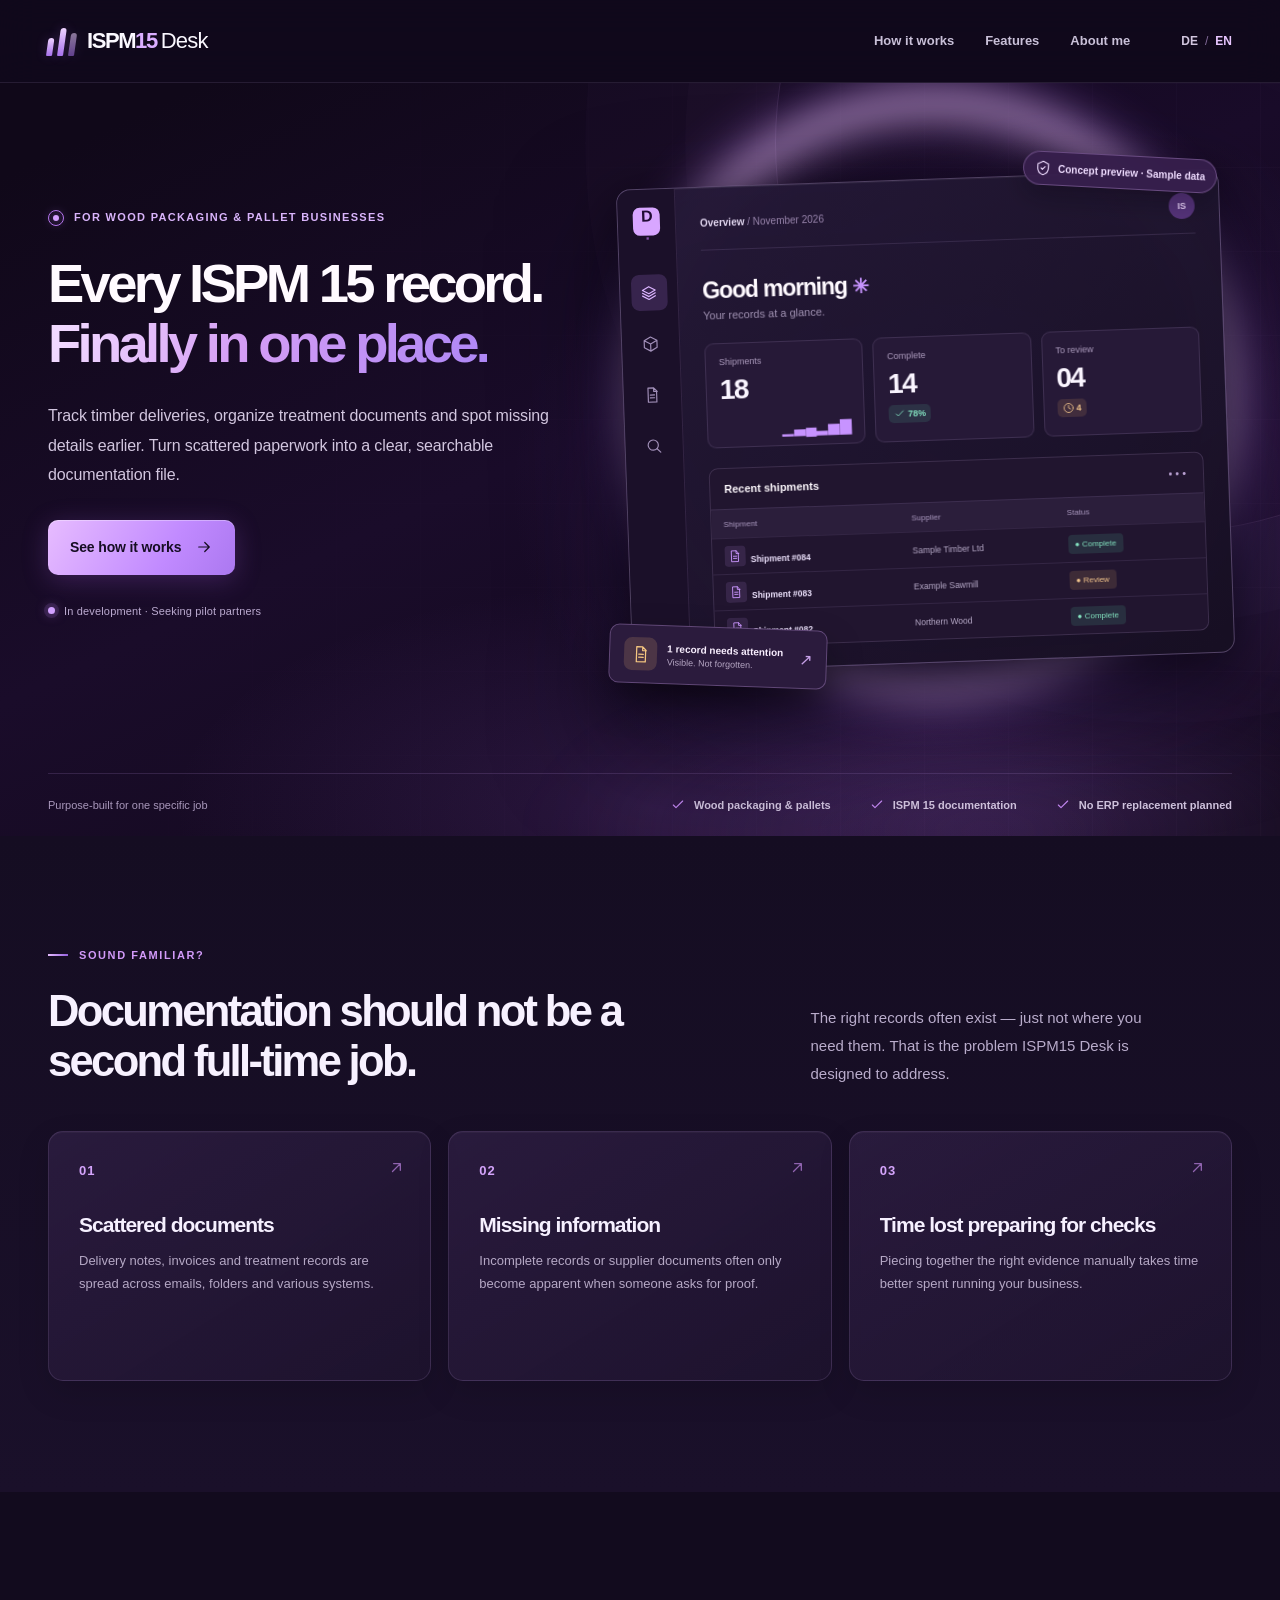
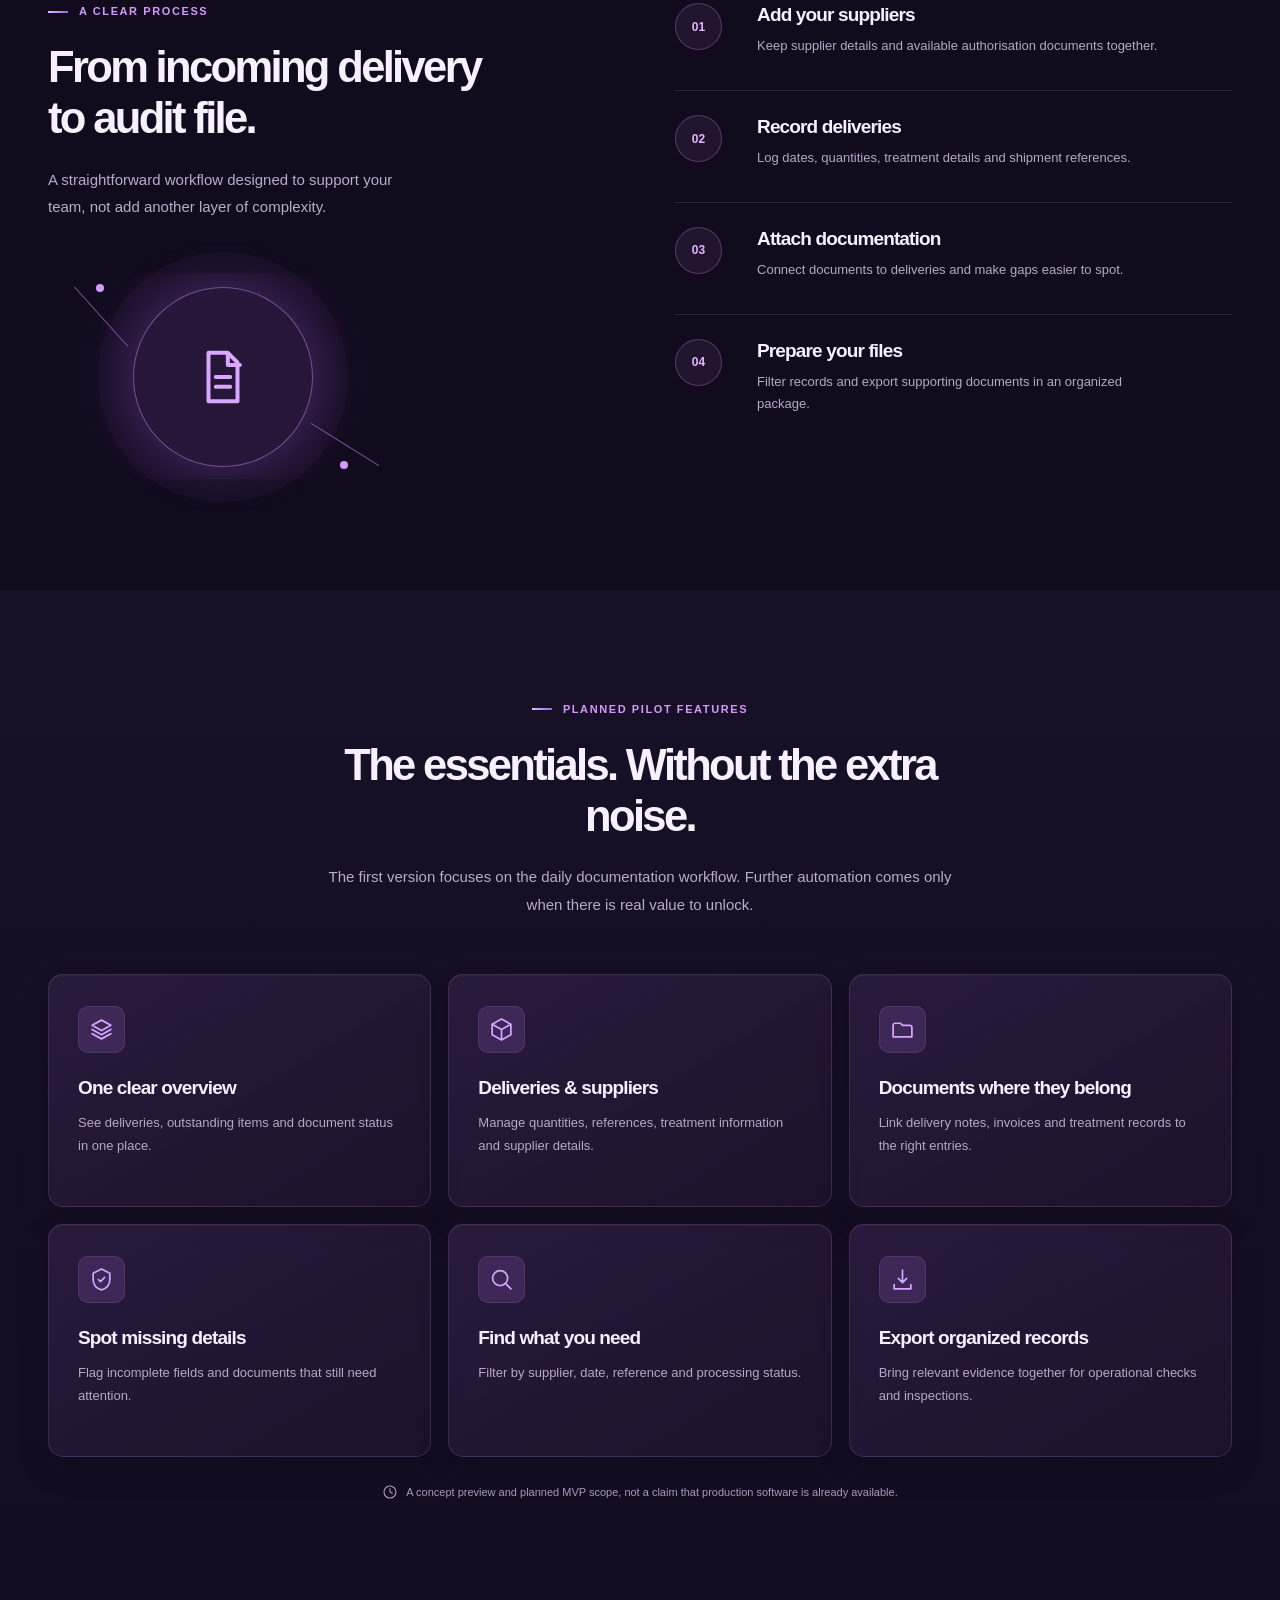
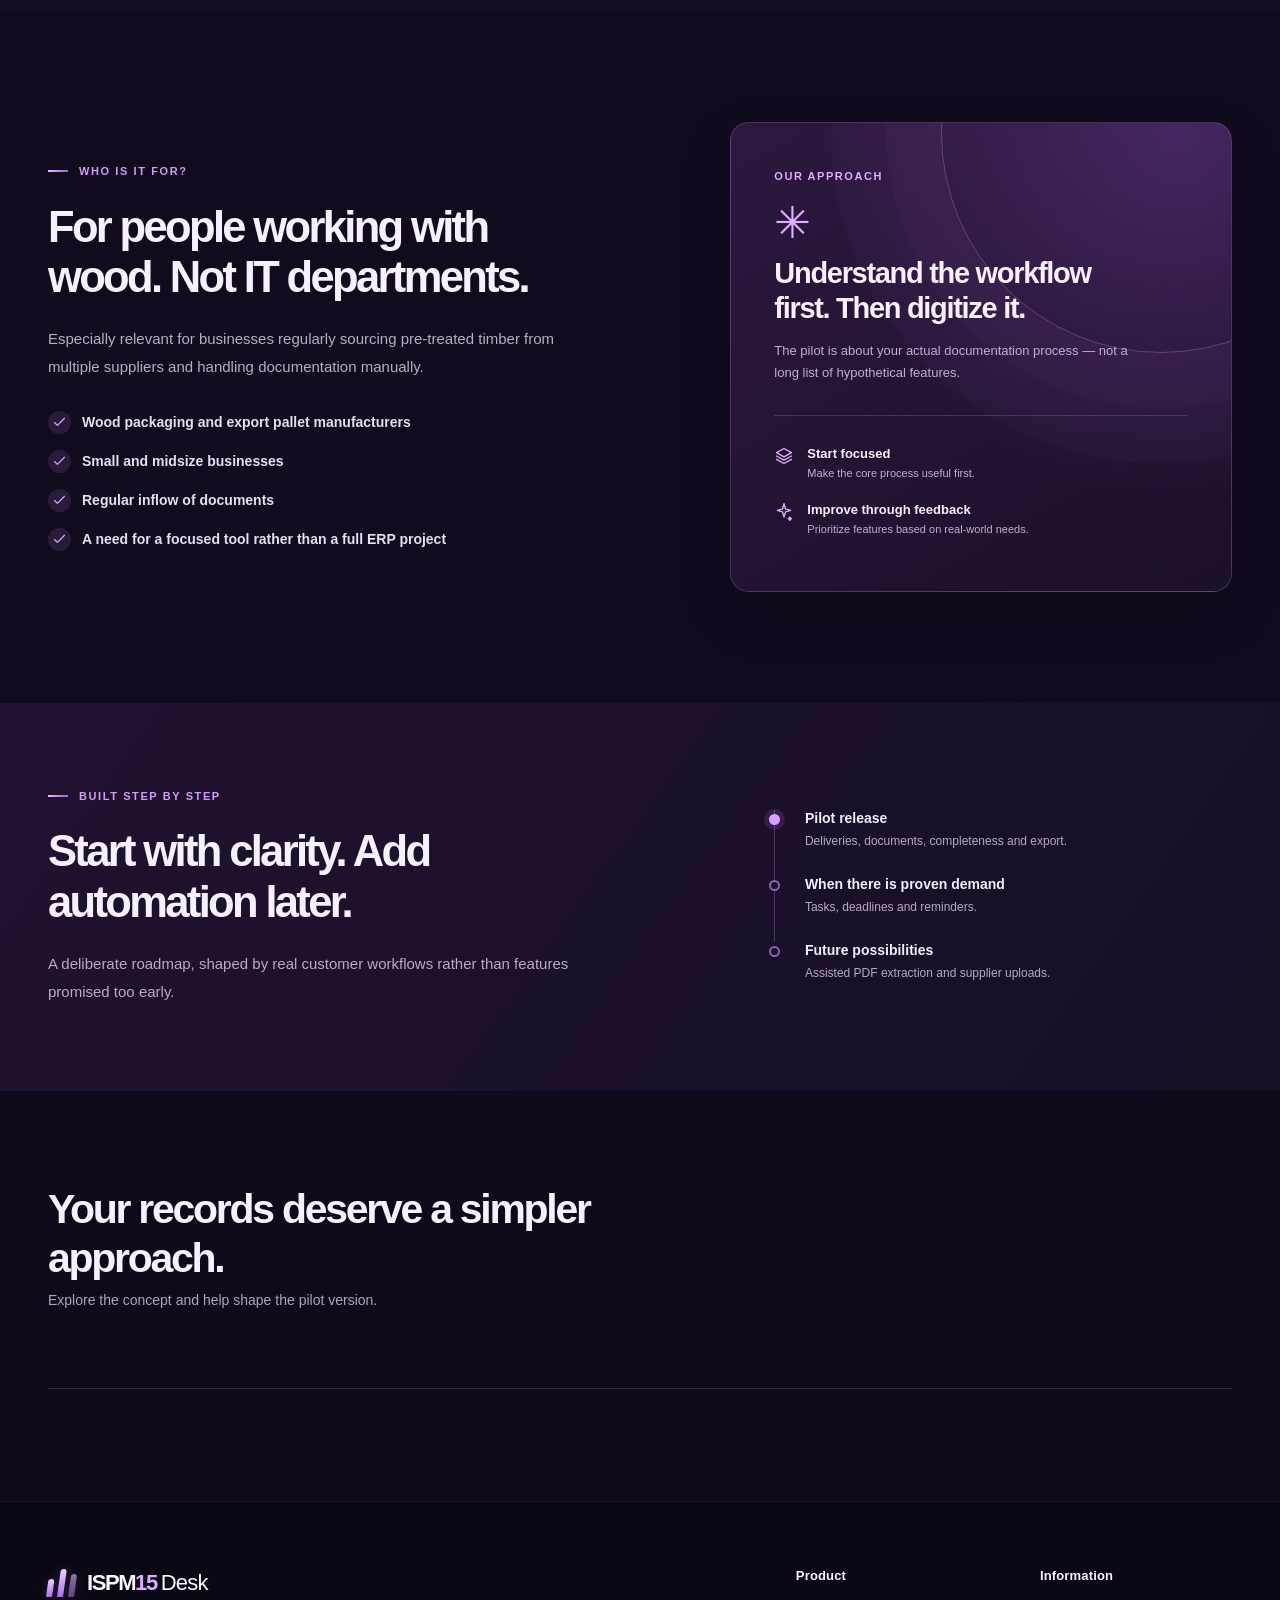
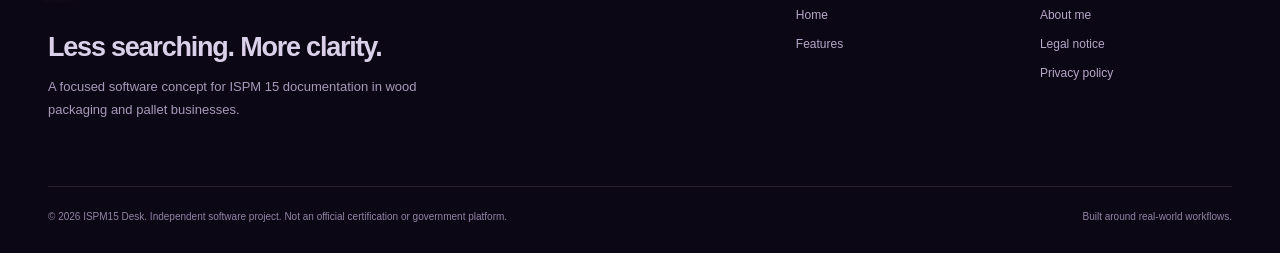
==== commit b3a8ba37: "Demo-Formular und Demo-Buttons entfernt (Schalter show_demo_form), Datenschutz angepasst" ====
--- a/en/index.html
+++ b/en/index.html
@@ -5,8 +5,8 @@
   <meta name="viewport" content="width=device-width, initial-scale=1">
   <meta name="theme-color" content="#100919">
   <meta name="robots" content="noindex,nofollow">
-  <meta name="description" content="A focused documentation workspace for wood packaging and pallet manufacturers. Manage shipments, treatment records and audit-ready exports. Request a pilot demo.">
-  <meta property="og:type" content="website"><meta property="og:title" content="ISPM15 Desk – Simplify ISPM 15 documentation"><meta property="og:description" content="A focused documentation workspace for wood packaging and pallet manufacturers. Manage shipments, treatment records and audit-ready exports. Request a pilot demo.">
+  <meta name="description" content="A focused documentation workspace for wood packaging and pallet manufacturers. Manage shipments, treatment records and audit-ready exports.">
+  <meta property="og:type" content="website"><meta property="og:title" content="ISPM15 Desk – Simplify ISPM 15 documentation"><meta property="og:description" content="A focused documentation workspace for wood packaging and pallet manufacturers. Manage shipments, treatment records and audit-ready exports.">
   <title>ISPM15 Desk – Simplify ISPM 15 documentation</title>
   <link rel="alternate" hreflang="en" href="index.html">
   <link rel="alternate" hreflang="de" href="../index.html">
@@ -26,13 +26,13 @@
     <a class="nav-link "  href="about.html">About me</a>
     <div class="header-extras"><div class="lang-switch" aria-label="Select language">
       <a href="../index.html" lang="de" hreflang="de" class="lang-option">DE</a><span class="lang-separator" aria-hidden="true">/</span><span class="lang-current" aria-current="true">EN</span>
-    </div><a class="btn btn-nav" href="index.html#demo">Request a demo<svg class="" width="17" height="17" aria-hidden="true" viewBox="0 0 24 24" fill="none" stroke="currentColor" stroke-width="1.65" stroke-linecap="round" stroke-linejoin="round"><path d="M5 12h14m-6-6 6 6-6 6"/></svg></a></div>
+    </div></div>
   </nav>
 </div></header>
 <main id="main">
 <section class="hero"><div class="hero-mesh" aria-hidden="true"></div><div class="shell hero-grid">
       <div class="hero-copy"><div class="hero-topline"><span class="tiny-ring" aria-hidden="true"></span>For wood packaging & pallet businesses</div><h1>Every ISPM 15 record.<br><em>Finally in one place.</em></h1><p class="hero-lead">Track timber deliveries, organize treatment documents and spot missing details earlier. Turn scattered paperwork into a clear, searchable documentation file.</p>
-        <div class="hero-actions"><a class="btn btn-primary btn-large" href="#demo">Request a pilot demo<svg class="" width="20" height="20" aria-hidden="true" viewBox="0 0 24 24" fill="none" stroke="currentColor" stroke-width="1.65" stroke-linecap="round" stroke-linejoin="round"><path d="M5 12h14m-6-6 6 6-6 6"/></svg></a><a class="btn btn-text-light" href="#workflow">See how it works<svg class="" width="18" height="18" aria-hidden="true" viewBox="0 0 24 24" fill="none" stroke="currentColor" stroke-width="1.65" stroke-linecap="round" stroke-linejoin="round"><path d="M5 12h14m-6-6 6 6-6 6"/></svg></a></div>
+        <div class="hero-actions"><a class="btn btn-primary btn-large" href="#workflow">See how it works<svg class="" width="18" height="18" aria-hidden="true" viewBox="0 0 24 24" fill="none" stroke="currentColor" stroke-width="1.65" stroke-linecap="round" stroke-linejoin="round"><path d="M5 12h14m-6-6 6 6-6 6"/></svg></a></div>
         <p class="hero-status"><span aria-hidden="true"></span>In development · Seeking pilot partners</p>
       </div><div class="hero-art"><div class="dashboard-stage"><div class="dash-float dash-float-top"><svg class="" width="16" height="16" aria-hidden="true" viewBox="0 0 24 24" fill="none" stroke="currentColor" stroke-width="1.65" stroke-linecap="round" stroke-linejoin="round"><path d="m12 2 8 4v6c0 5.5-3.7 8.7-8 10-4.3-1.3-8-4.5-8-10V6z"/><path d="m9 12 2 2 4-4"/></svg><span>Concept preview · Sample data</span></div>
 <div class="dashboard" role="img" aria-label="Conceptual product interface with fictional sample data">
@@ -53,28 +53,11 @@
     <section class="section feature-section" id="features"><div class="shell"><div class="section-header centered"><p class="eyebrow"><span class="eyebrow-line"></span>PLANNED PILOT FEATURES</p><h2>The essentials. Without the extra noise.</h2><p>The first version focuses on the daily documentation workflow. Further automation comes only when there is real value to unlock.</p></div><div class="features-grid"><article class="feature-card"><span class="feature-icon"><svg class="" width="25" height="25" aria-hidden="true" viewBox="0 0 24 24" fill="none" stroke="currentColor" stroke-width="1.65" stroke-linecap="round" stroke-linejoin="round"><path d="m12 3 9 5-9 5-9-5zM3 12l9 5 9-5M3 16l9 5 9-5"/></svg></span><h3>One clear overview</h3><p>See deliveries, outstanding items and document status in one place.</p></article><article class="feature-card"><span class="feature-icon"><svg class="" width="25" height="25" aria-hidden="true" viewBox="0 0 24 24" fill="none" stroke="currentColor" stroke-width="1.65" stroke-linecap="round" stroke-linejoin="round"><path d="m12 2 9 5-9 5-9-5zM3 7v10l9 5 9-5V7M12 12v10"/></svg></span><h3>Deliveries & suppliers</h3><p>Manage quantities, references, treatment information and supplier details.</p></article><article class="feature-card"><span class="feature-icon"><svg class="" width="25" height="25" aria-hidden="true" viewBox="0 0 24 24" fill="none" stroke="currentColor" stroke-width="1.65" stroke-linecap="round" stroke-linejoin="round"><path d="M3 8a2 2 0 0 1 2-2h5l2 2h7a2 2 0 0 1 2 2v9H3z"/></svg></span><h3>Documents where they belong</h3><p>Link delivery notes, invoices and treatment records to the right entries.</p></article><article class="feature-card"><span class="feature-icon"><svg class="" width="25" height="25" aria-hidden="true" viewBox="0 0 24 24" fill="none" stroke="currentColor" stroke-width="1.65" stroke-linecap="round" stroke-linejoin="round"><path d="m12 2 8 4v6c0 5.5-3.7 8.7-8 10-4.3-1.3-8-4.5-8-10V6z"/><path d="m9 12 2 2 4-4"/></svg></span><h3>Spot missing details</h3><p>Flag incomplete fields and documents that still need attention.</p></article><article class="feature-card"><span class="feature-icon"><svg class="" width="25" height="25" aria-hidden="true" viewBox="0 0 24 24" fill="none" stroke="currentColor" stroke-width="1.65" stroke-linecap="round" stroke-linejoin="round"><circle cx="10.7" cy="10.7" r="7.2"/><path d="m16 16 5 5"/></svg></span><h3>Find what you need</h3><p>Filter by supplier, date, reference and processing status.</p></article><article class="feature-card"><span class="feature-icon"><svg class="" width="25" height="25" aria-hidden="true" viewBox="0 0 24 24" fill="none" stroke="currentColor" stroke-width="1.65" stroke-linecap="round" stroke-linejoin="round"><path d="M12 3v12m-4-4 4 4 4-4M4 17v4h16v-4"/></svg></span><h3>Export organized records</h3><p>Bring relevant evidence together for operational checks and inspections.</p></article></div><p class="feature-notice"><svg class="" width="16" height="16" aria-hidden="true" viewBox="0 0 24 24" fill="none" stroke="currentColor" stroke-width="1.65" stroke-linecap="round" stroke-linejoin="round"><circle cx="12" cy="12" r="9"/><path d="M12 7v5l3.5 2"/></svg>A concept preview and planned MVP scope, not a claim that production software is already available.</p></div></section>
     <section class="section fit-section"><div class="shell fit-grid"><div class="fit-main"><p class="eyebrow"><span class="eyebrow-line"></span>WHO IS IT FOR?</p><h2>For people working with wood. Not IT departments.</h2><p>Especially relevant for businesses regularly sourcing pre-treated timber from multiple suppliers and handling documentation manually.</p><ul class="fit-bullets"><li><svg class="" width="19" height="19" aria-hidden="true" viewBox="0 0 24 24" fill="none" stroke="currentColor" stroke-width="1.65" stroke-linecap="round" stroke-linejoin="round"><path d="m5 12 4 4L19 6"/></svg><span>Wood packaging and export pallet manufacturers</span></li><li><svg class="" width="19" height="19" aria-hidden="true" viewBox="0 0 24 24" fill="none" stroke="currentColor" stroke-width="1.65" stroke-linecap="round" stroke-linejoin="round"><path d="m5 12 4 4L19 6"/></svg><span>Small and midsize businesses</span></li><li><svg class="" width="19" height="19" aria-hidden="true" viewBox="0 0 24 24" fill="none" stroke="currentColor" stroke-width="1.65" stroke-linecap="round" stroke-linejoin="round"><path d="m5 12 4 4L19 6"/></svg><span>Regular inflow of documents</span></li><li><svg class="" width="19" height="19" aria-hidden="true" viewBox="0 0 24 24" fill="none" stroke="currentColor" stroke-width="1.65" stroke-linecap="round" stroke-linejoin="round"><path d="m5 12 4 4L19 6"/></svg><span>A need for a focused tool rather than a full ERP project</span></li></ul></div><div class="fit-panel"><div class="fit-panel-pattern" aria-hidden="true"></div><span class="fit-mini">OUR APPROACH</span><span class="fit-sign">✳</span><h3>Understand the workflow first. Then digitize it.</h3><p>The pilot is about your actual documentation process — not a long list of hypothetical features.</p><div class="fit-divider"></div><div class="fit-benefits"><div><svg class="" width="20" height="20" aria-hidden="true" viewBox="0 0 24 24" fill="none" stroke="currentColor" stroke-width="1.65" stroke-linecap="round" stroke-linejoin="round"><path d="m12 3 9 5-9 5-9-5zM3 12l9 5 9-5M3 16l9 5 9-5"/></svg><span><strong>Start focused</strong><small>Make the core process useful first.</small></span></div><div><svg class="" width="20" height="20" aria-hidden="true" viewBox="0 0 24 24" fill="none" stroke="currentColor" stroke-width="1.65" stroke-linecap="round" stroke-linejoin="round"><path d="m12 2 1.8 6.2L20 10l-6.2 1.8L12 18l-1.8-6.2L4 10l6.2-1.8zM19 18l.7 1.3L21 20l-1.3.7L19 22l-.7-1.3L17 20l1.3-.7z"/></svg><span><strong>Improve through feedback</strong><small>Prioritize features based on real-world needs.</small></span></div></div></div></div></section>
     <section class="section roadmap-section"><div class="shell roadmap-layout"><div><p class="eyebrow"><span class="eyebrow-line"></span>BUILT STEP BY STEP</p><h2>Start with clarity. Add automation later.</h2><p>A deliberate roadmap, shaped by real customer workflows rather than features promised too early.</p></div><div class="roadmap-list"><div><span class="roadmap-dot active"></span><b>Pilot release</b><p>Deliveries, documents, completeness and export.</p></div><div><span class="roadmap-dot"></span><b>When there is proven demand</b><p>Tasks, deadlines and reminders.</p></div><div><span class="roadmap-dot"></span><b>Future possibilities</b><p>Assisted PDF extraction and supplier uploads.</p></div></div></div></section>
-    <section class="demo-section"><div class="shell"><div class="demo-panel" id="demo"><div class="demo-copy"><p class="eyebrow eyebrow-light"><span class="eyebrow-line"></span>LET’S TALK</p><h2>Better documentation starts with a conversation.</h2><p class="demo-description">See how ISPM15 Desk could fit your business. Tell us a little about your current process and request a no-obligation pilot demo.</p>
-      <div class="demo-expect"><h3>What to expect</h3><ul><li><svg class="" width="17" height="17" aria-hidden="true" viewBox="0 0 24 24" fill="none" stroke="currentColor" stroke-width="1.65" stroke-linecap="round" stroke-linejoin="round"><path d="m5 12 4 4L19 6"/></svg><span>A conversation about your current documentation workflow</span></li><li><svg class="" width="17" height="17" aria-hidden="true" viewBox="0 0 24 24" fill="none" stroke="currentColor" stroke-width="1.65" stroke-linecap="round" stroke-linejoin="round"><path d="m5 12 4 4L19 6"/></svg><span>A look at the product concept and planned pilot scope</span></li><li><svg class="" width="17" height="17" aria-hidden="true" viewBox="0 0 24 24" fill="none" stroke="currentColor" stroke-width="1.65" stroke-linecap="round" stroke-linejoin="round"><path d="m5 12 4 4L19 6"/></svg><span>A candid assessment of whether this solution makes sense for you</span></li></ul></div>
-      <div class="demo-decoration" aria-hidden="true"><span>15</span><span>DOCUMENTATION, SIMPLIFIED</span></div>
-    </div>
-    <div class="form-card"><div class="form-heading"><span class="form-mini-icon"><svg class="" width="20" height="20" aria-hidden="true" viewBox="0 0 24 24" fill="none" stroke="currentColor" stroke-width="1.65" stroke-linecap="round" stroke-linejoin="round"><rect x="3" y="5" width="18" height="14" rx="2"/><path d="m3 7 9 7 9-7"/></svg></span><h3>Request a pilot demo</h3><p>We will get back to you personally to discuss the next step.</p></div>
-    <form class="demo-form" data-demo-form data-endpoint="" data-msg-sending="Sending ..." data-msg-success="Thank you! Your request has been sent. We will get back to you as soon as possible." data-msg-error="Your request could not be sent. Please try again later." data-msg-unconfigured="The demo form is not yet activated. A form service needs to be configured before launch." action="#demo" method="POST" accept-charset="UTF-8">
-      <input type="hidden" name="_subject" value="ISPM15 Desk – Demo enquiry">
-      <div class="trap" aria-hidden="true"><label for="website-check">Leave this field blank</label><input type="text" id="website-check" name="_gotcha" tabindex="-1" autocomplete="off"></div>
-      <div class="form-grid"><div class="form-field"><label for="demo-company">Company <span aria-label="Required">*</span></label><input id="demo-company" name="company" type="text" placeholder="e.g. Example Pallets Ltd" autocomplete="organization" maxlength="120" required></div>
-      <div class="form-field"><label for="demo-name">Your name <span aria-label="Required">*</span></label><input id="demo-name" name="name" type="text" placeholder="First and last name" autocomplete="name" maxlength="100" required></div>
-      <div class="form-field full"><label for="demo-email">Work email <span aria-label="Required">*</span></label><input id="demo-email" name="email" type="email" placeholder="name@company.com" autocomplete="email" maxlength="160" required></div>
-      <div class="form-field full"><label for="demo-volume">Records processed per month</label><select id="demo-volume" name="monthly_volume"><option value="">Select an option (optional)</option><option value="under20">Under 20</option><option value="20to60">20–60</option><option value="over60">Over 60</option><option value="unknown">Not sure yet</option></select></div>
-      <div class="form-field full"><label for="demo-message">What currently takes the most time? (optional)</label><textarea id="demo-message" name="message" rows="3" maxlength="1500" placeholder="A few words about your current workflow ..."></textarea></div></div>
-      <button class="btn btn-submit" type="submit" data-submit-button>Request a demo<svg class="" width="19" height="19" aria-hidden="true" viewBox="0 0 24 24" fill="none" stroke="currentColor" stroke-width="1.65" stroke-linecap="round" stroke-linejoin="round"><path d="M5 12h14m-6-6 6 6-6 6"/></svg></button>
-      <p role="status" aria-live="polite" class="form-status" data-form-status></p>
-      <p class="form-privacy"><svg class="" width="14" height="14" aria-hidden="true" viewBox="0 0 24 24" fill="none" stroke="currentColor" stroke-width="1.65" stroke-linecap="round" stroke-linejoin="round"><rect x="5" y="10" width="14" height="11" rx="2"/><path d="M8 10V7a4 4 0 0 1 8 0v3"/></svg><span>By submitting this form, you provide information used to respond to your enquiry. Read our <a href="privacy.html">privacy policy</a>.</span></p>
-    </form></div></div></div></section>
-    <section class="closing-section"><div class="shell closing-inner"><div><h2>Your records deserve a simpler approach.</h2><p>Explore the concept and help shape the pilot version.</p></div><a class="btn btn-secondary btn-large" href="#demo">Request a demo<svg class="" width="20" height="20" aria-hidden="true" viewBox="0 0 24 24" fill="none" stroke="currentColor" stroke-width="1.65" stroke-linecap="round" stroke-linejoin="round"><path d="M5 12h14m-6-6 6 6-6 6"/></svg></a></div></section>
+    <section class="closing-section"><div class="shell closing-inner"><div><h2>Your records deserve a simpler approach.</h2><p>Explore the concept and help shape the pilot version.</p></div></div></section>
 </main>
 <footer class="site-footer"><div class="shell">
   <div class="footer-top"><div class="footer-intro"><a class="brand brand-footer" href="index.html"><span class="brand-symbol" aria-hidden="true"><span></span><span></span><span></span></span><span class="brand-words">ISPM<span class="brand-number">15</span><span class="brand-desk">Desk</span></span></a><h2>Less searching. More clarity.</h2><p>A focused software concept for ISPM 15 documentation in wood packaging and pallet businesses.</p></div>
-  <div class="footer-columns"><div><h3>Product</h3><a href="index.html">Home</a><a href="index.html#features">Features</a><a href="index.html#demo">Request a demo</a></div><div><h3>Information</h3><a href="about.html">About me</a><a href="legal.html">Legal notice</a><a href="privacy.html">Privacy policy</a></div></div></div>
+  <div class="footer-columns"><div><h3>Product</h3><a href="index.html">Home</a><a href="index.html#features">Features</a></div><div><h3>Information</h3><a href="about.html">About me</a><a href="legal.html">Legal notice</a><a href="privacy.html">Privacy policy</a></div></div></div>
   <div class="footer-bottom"><span>© 2026 ISPM15 Desk. Independent software project. Not an official certification or government platform.</span><span>Built around real-world workflows.</span></div>
 </div></footer>
 </body>
--- a/assets/css/dark-theme.css
+++ b/assets/css/dark-theme.css
@@ -272,6 +272,39 @@
 .btn-submit:hover { background: linear-gradient(105deg,#f0d2ff,#c699ff); }
 .form-status[data-state="success"] { background: #17382e; color: #a4f6d0; }
 .form-status[data-state="error"] { background: #492535; color: #ffccd3; }
+.form-status[data-state="sending"] { background: #2a1d3d; color: #e7d3ff; }
+
+/* Mehrfachversand verhindern: gesperrter Button + Felder während des Versands */
+.form-card [hidden] { display: none !important; }
+.btn-submit:disabled, .btn-submit.is-loading {
+  opacity: .78; cursor: progress; transform: none; pointer-events: none;
+  background: linear-gradient(105deg,#cfa6f0,#a374e6);
+}
+.btn-submit.is-loading::before {
+  content: ""; width: 15px; height: 15px; margin-right: 10px; border-radius: 50%;
+  border: 2px solid rgba(30,16,43,.3); border-top-color: #1e102b; display: inline-block;
+  animation: form-spin .8s linear infinite;
+}
+.demo-form.is-submitting { opacity: .88; }
+.demo-form.is-submitting input, .demo-form.is-submitting select, .demo-form.is-submitting textarea { cursor: progress; }
+@keyframes form-spin { to { transform: rotate(360deg); } }
+@media (prefers-reduced-motion: reduce) { .btn-submit.is-loading::before { animation-duration: 2.4s; } }
+
+/* Eindeutige Bestätigung nach erfolgreichem Versand */
+.form-success {
+  text-align: center; padding: 34px 18px 30px; border-radius: 14px;
+  background: linear-gradient(160deg,#16382f,#142c2b); border: 1px solid rgba(138,240,196,.38);
+  color: #e6fff3; box-shadow: 0 0 0 4px rgba(138,240,196,.07);
+}
+.form-success:focus { outline: none; }
+.form-success-icon {
+  width: 66px; height: 66px; border-radius: 50%; margin: 0 auto 18px; display: grid; place-items: center;
+  background: #20c997; color: #07251c; box-shadow: 0 8px 26px rgba(32,201,151,.35);
+}
+.form-success-icon svg { stroke-width: 2.6; }
+.form-success h3 { margin: 0 0 12px; font-size: 26px; line-height: 1.2; color: #ffffff; }
+.form-success p { margin: 0 auto 10px; max-width: 34em; font-size: 15px; line-height: 1.6; color: #c8f5e0; }
+.form-success .form-success-hint { margin-top: 14px; font-size: 13px; font-weight: 650; color: #a4f6d0; }
 .form-privacy { color: #afa0be; }
 .form-privacy a { color: #e7beff; }
 
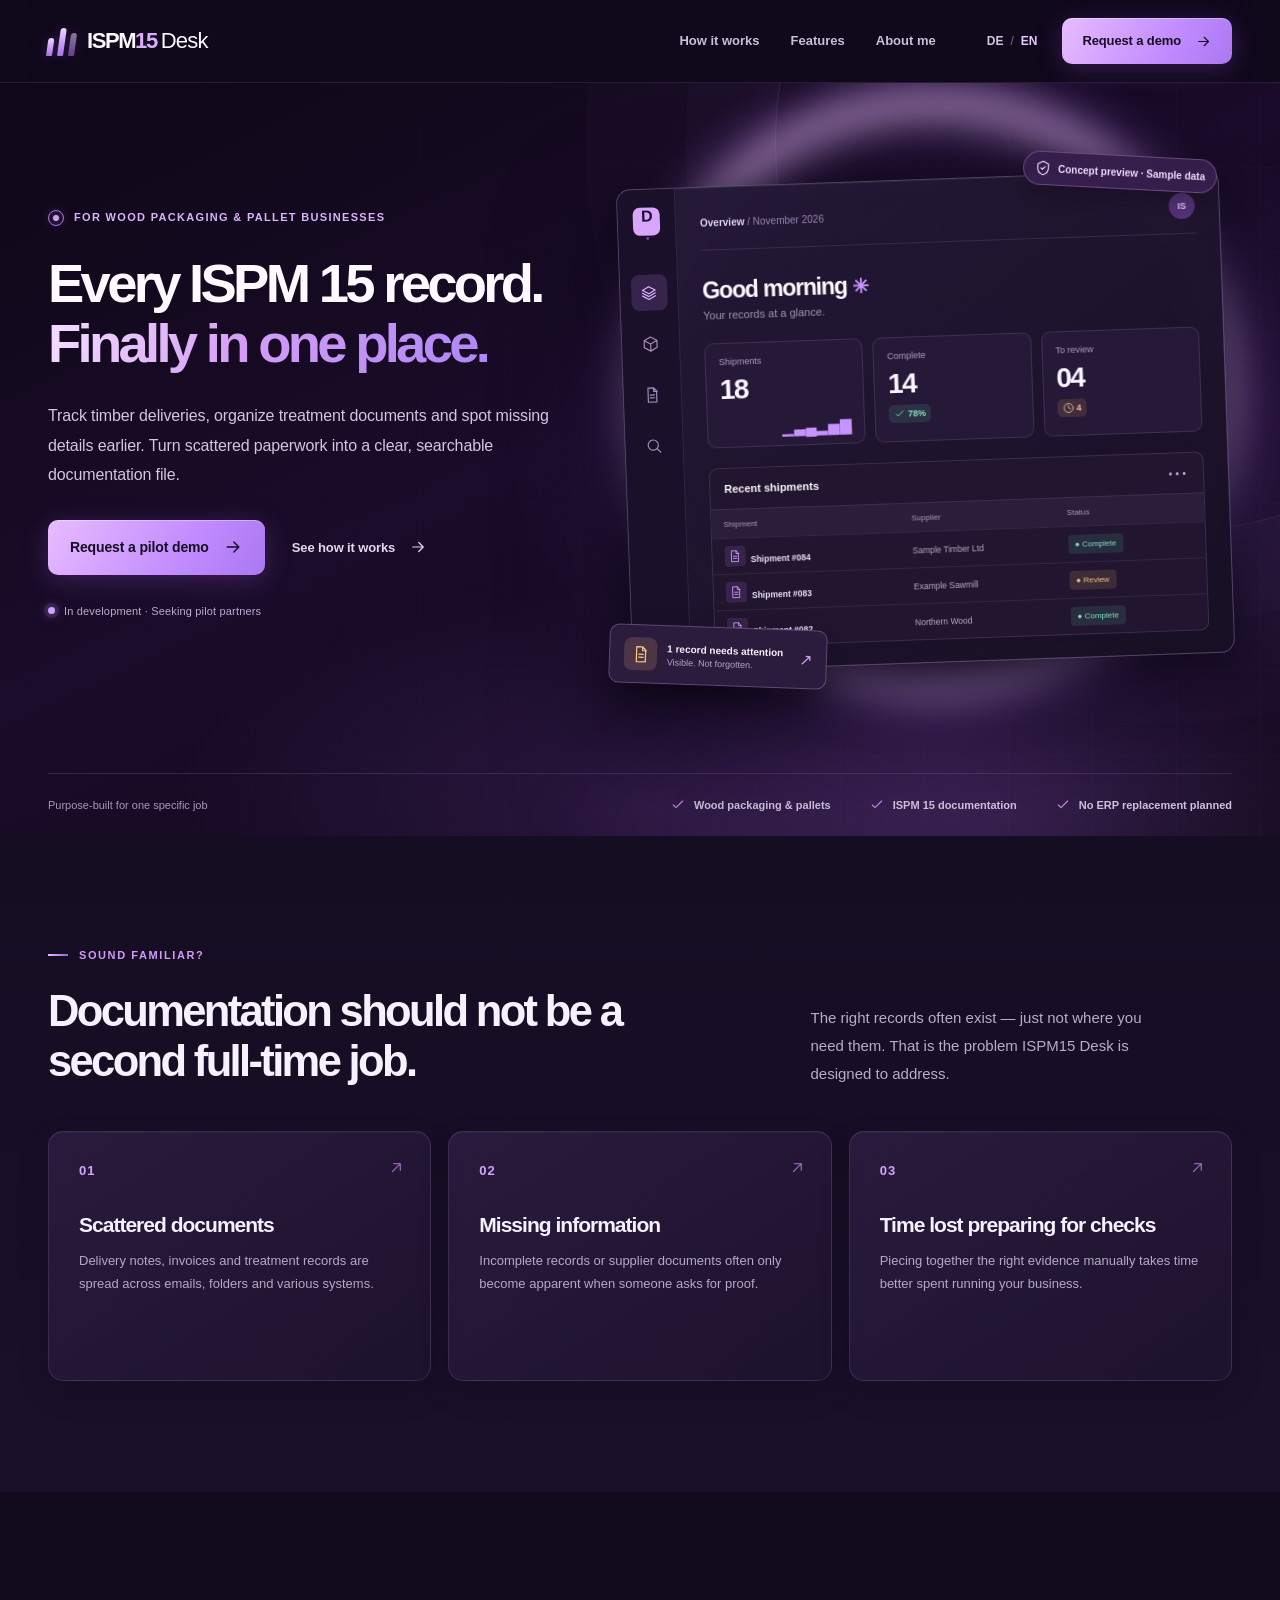
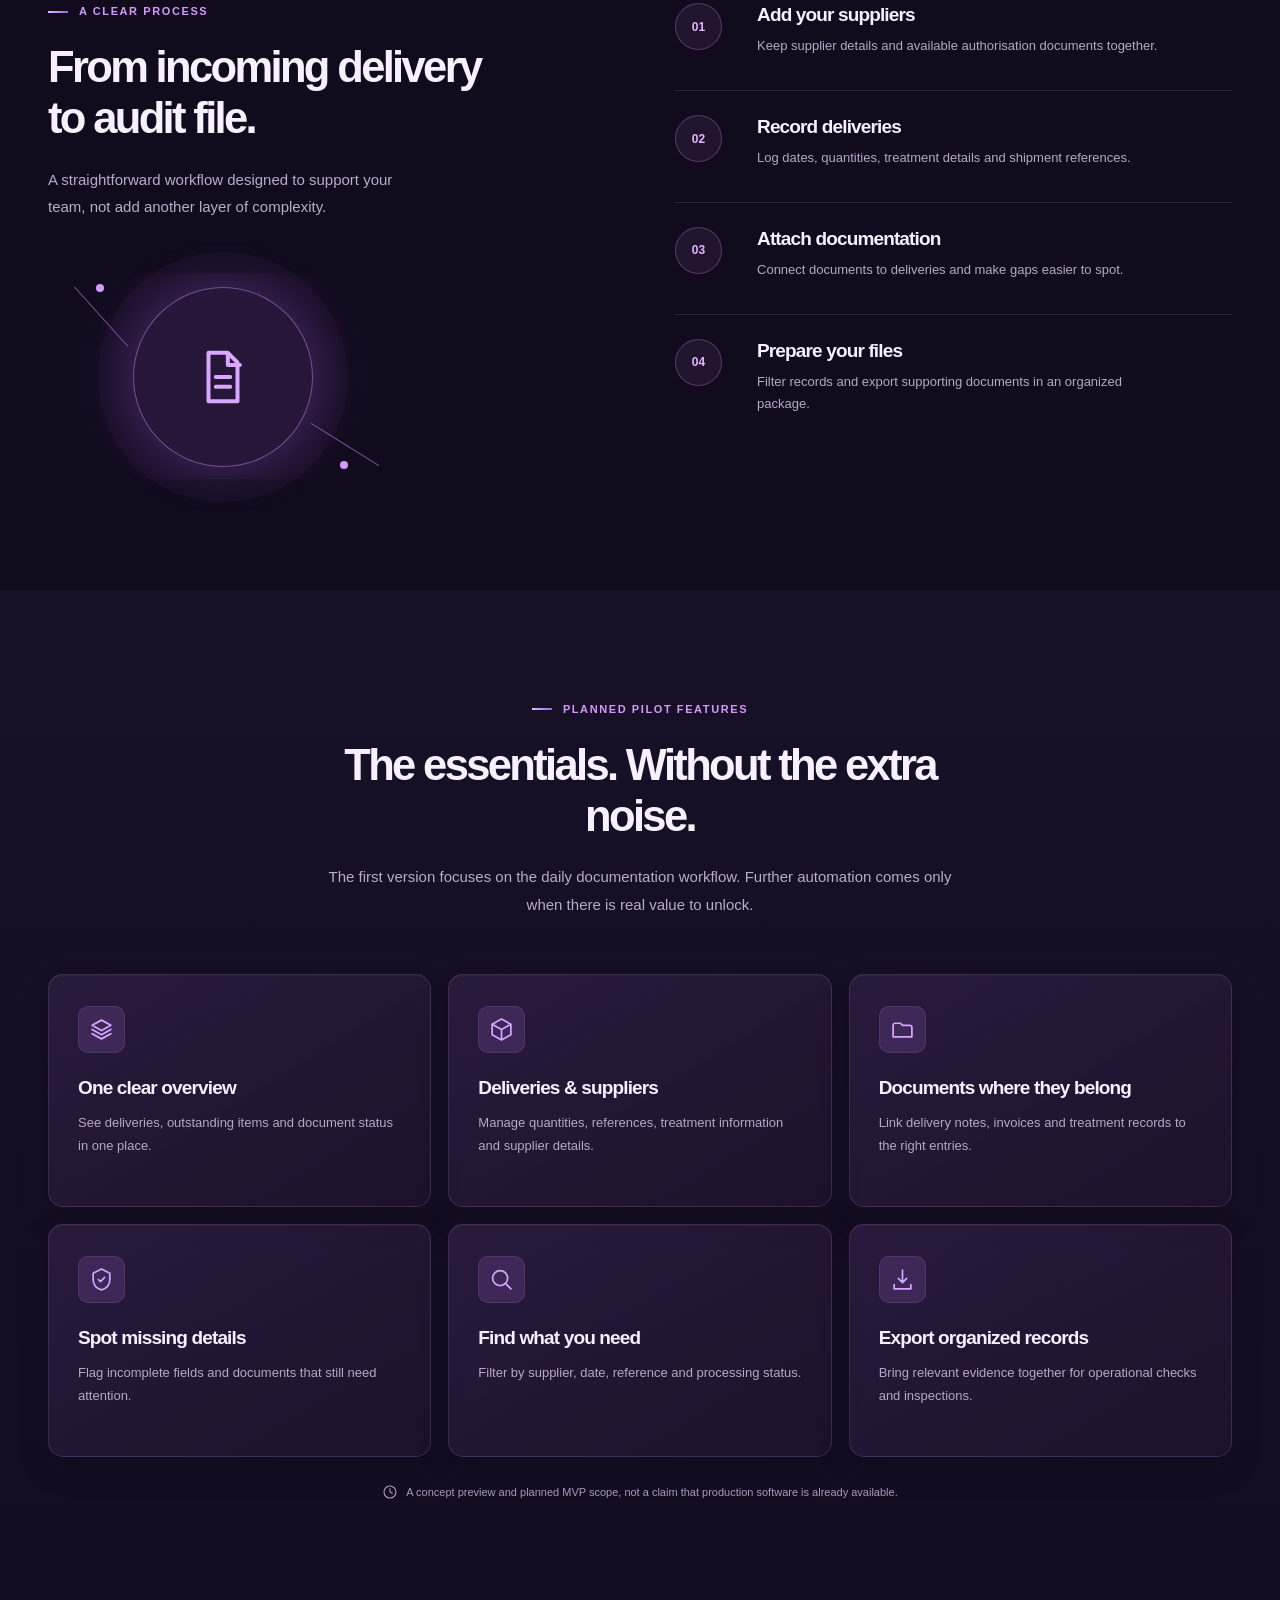
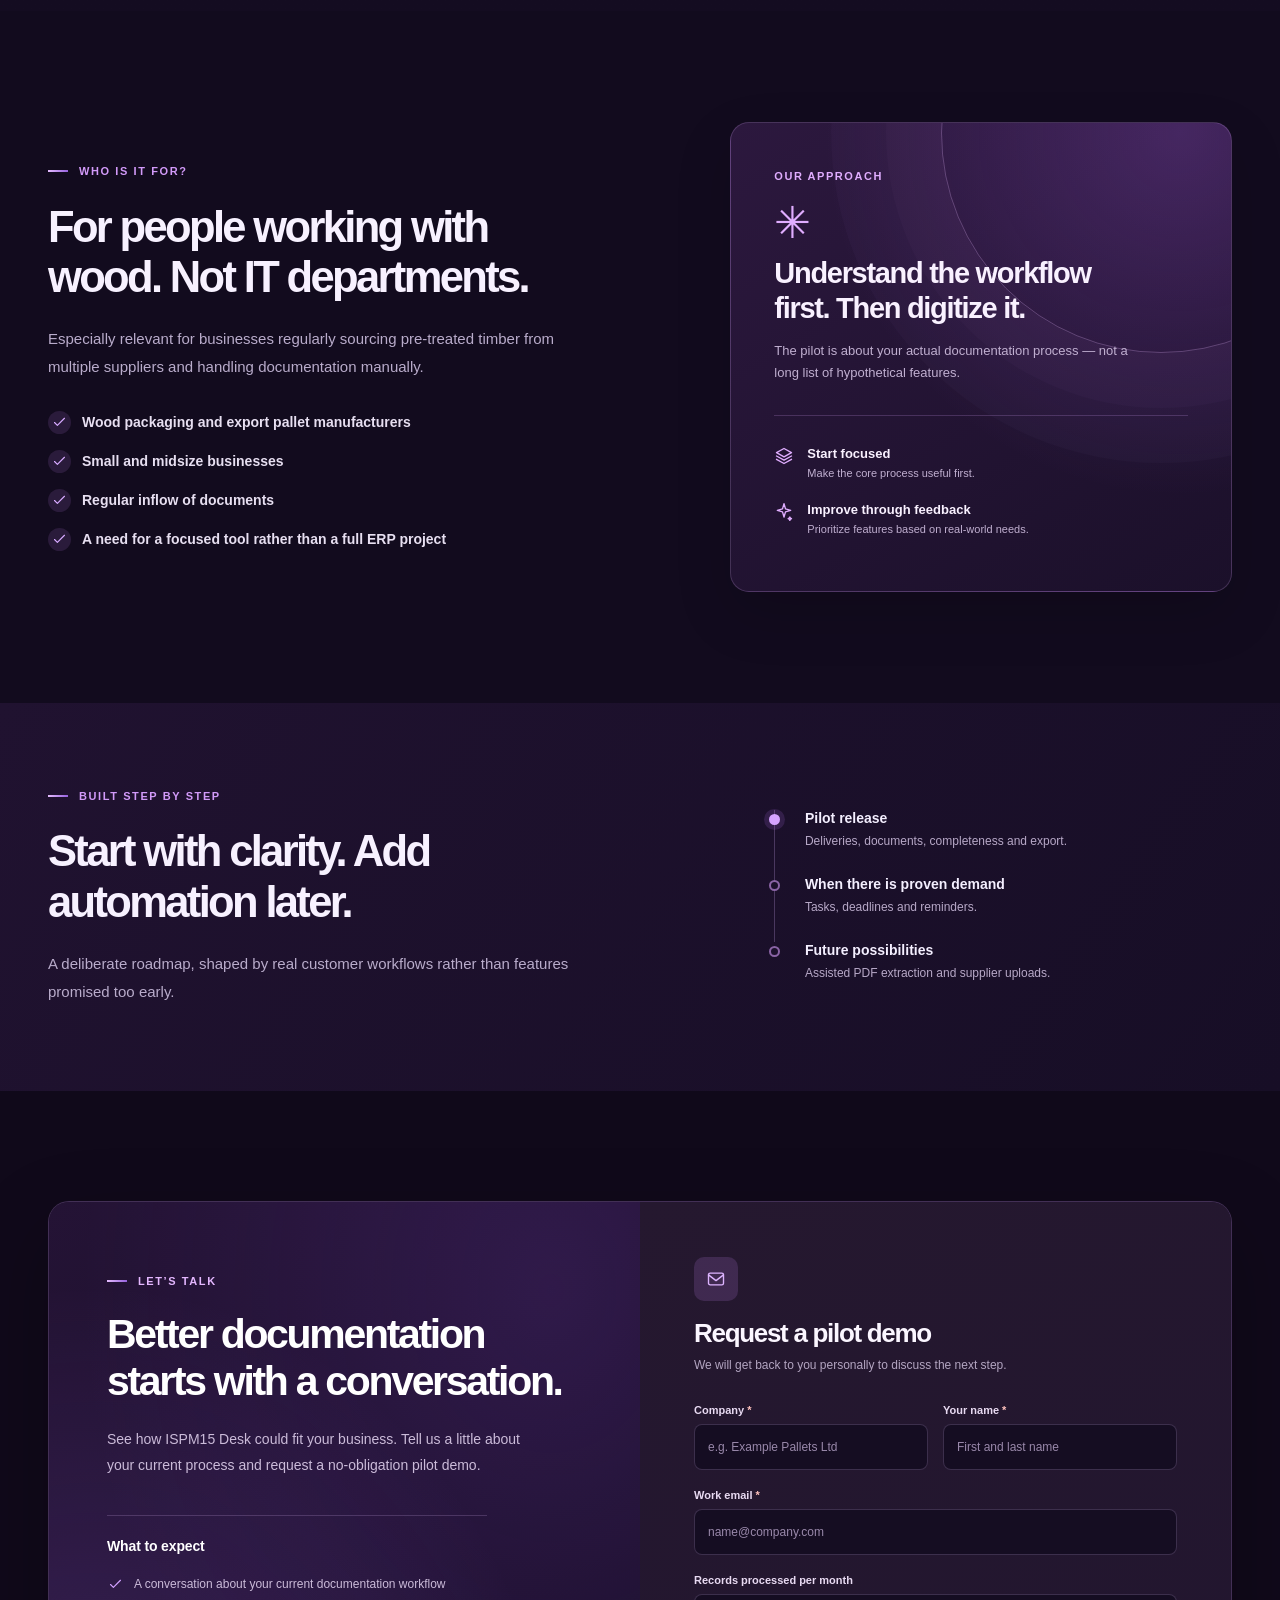
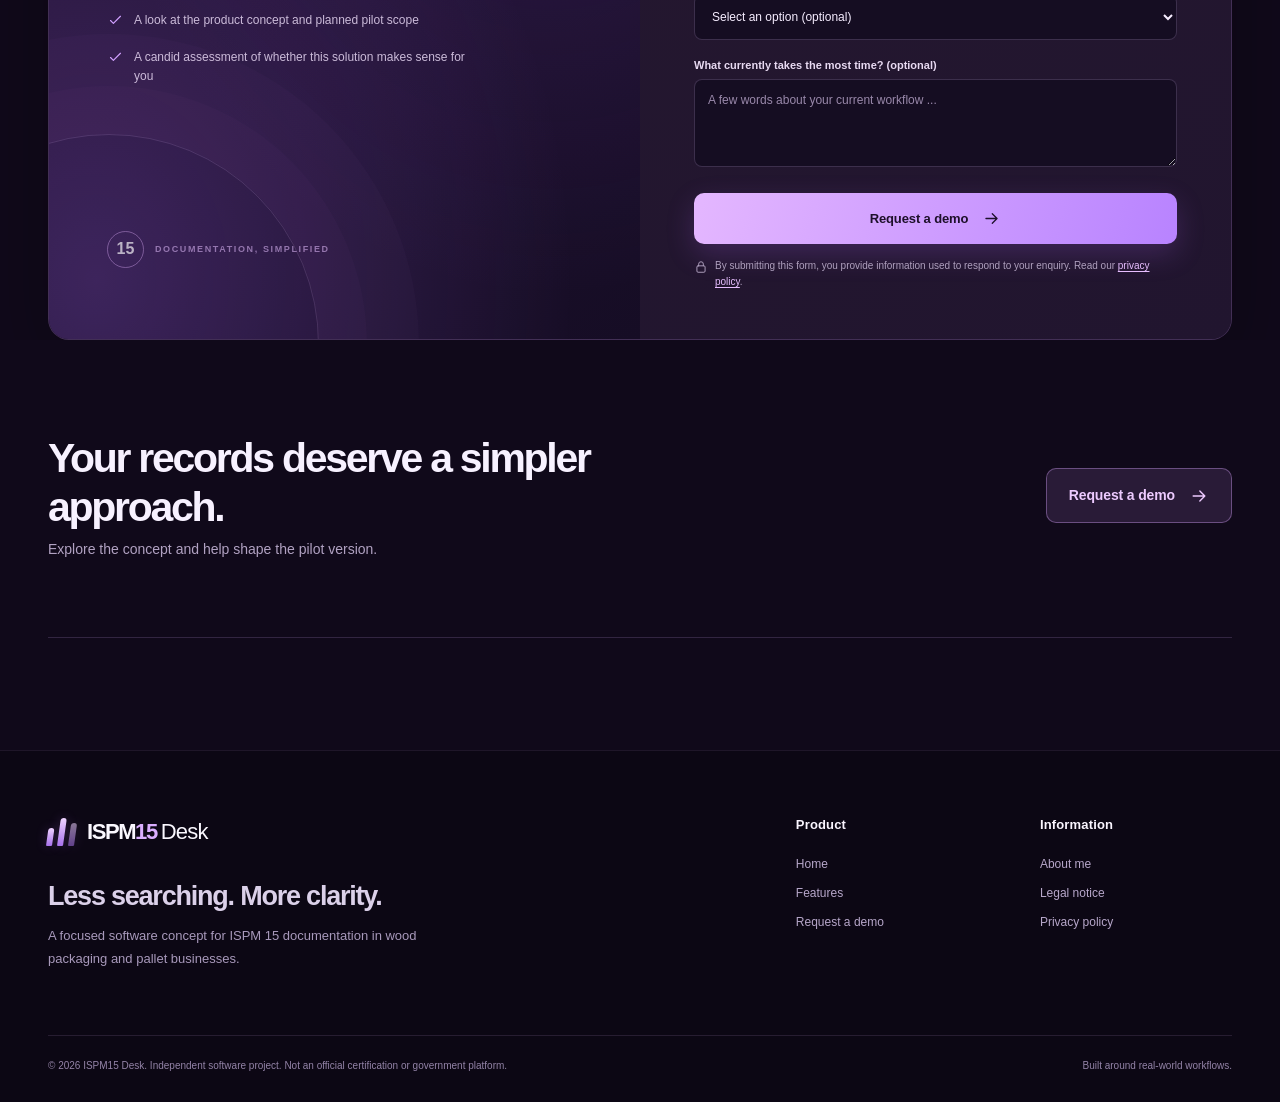
==== commit 0bbf1f09: "Demo-Formular wieder aktiv; Anker-Links ohne # in der Adresszeile" ====
--- a/en/index.html
+++ b/en/index.html
@@ -5,8 +5,8 @@
   <meta name="viewport" content="width=device-width, initial-scale=1">
   <meta name="theme-color" content="#100919">
   <meta name="robots" content="noindex,nofollow">
-  <meta name="description" content="A focused documentation workspace for wood packaging and pallet manufacturers. Manage shipments, treatment records and audit-ready exports.">
-  <meta property="og:type" content="website"><meta property="og:title" content="ISPM15 Desk – Simplify ISPM 15 documentation"><meta property="og:description" content="A focused documentation workspace for wood packaging and pallet manufacturers. Manage shipments, treatment records and audit-ready exports.">
+  <meta name="description" content="A focused documentation workspace for wood packaging and pallet manufacturers. Manage shipments, treatment records and audit-ready exports. Request a pilot demo.">
+  <meta property="og:type" content="website"><meta property="og:title" content="ISPM15 Desk – Simplify ISPM 15 documentation"><meta property="og:description" content="A focused documentation workspace for wood packaging and pallet manufacturers. Manage shipments, treatment records and audit-ready exports. Request a pilot demo.">
   <title>ISPM15 Desk – Simplify ISPM 15 documentation</title>
   <link rel="alternate" hreflang="en" href="index.html">
   <link rel="alternate" hreflang="de" href="../index.html">
@@ -26,13 +26,13 @@
     <a class="nav-link "  href="about.html">About me</a>
     <div class="header-extras"><div class="lang-switch" aria-label="Select language">
       <a href="../index.html" lang="de" hreflang="de" class="lang-option">DE</a><span class="lang-separator" aria-hidden="true">/</span><span class="lang-current" aria-current="true">EN</span>
-    </div></div>
+    </div><a class="btn btn-nav" href="index.html#demo">Request a demo<svg class="" width="17" height="17" aria-hidden="true" viewBox="0 0 24 24" fill="none" stroke="currentColor" stroke-width="1.65" stroke-linecap="round" stroke-linejoin="round"><path d="M5 12h14m-6-6 6 6-6 6"/></svg></a></div>
   </nav>
 </div></header>
 <main id="main">
 <section class="hero"><div class="hero-mesh" aria-hidden="true"></div><div class="shell hero-grid">
       <div class="hero-copy"><div class="hero-topline"><span class="tiny-ring" aria-hidden="true"></span>For wood packaging & pallet businesses</div><h1>Every ISPM 15 record.<br><em>Finally in one place.</em></h1><p class="hero-lead">Track timber deliveries, organize treatment documents and spot missing details earlier. Turn scattered paperwork into a clear, searchable documentation file.</p>
-        <div class="hero-actions"><a class="btn btn-primary btn-large" href="#workflow">See how it works<svg class="" width="18" height="18" aria-hidden="true" viewBox="0 0 24 24" fill="none" stroke="currentColor" stroke-width="1.65" stroke-linecap="round" stroke-linejoin="round"><path d="M5 12h14m-6-6 6 6-6 6"/></svg></a></div>
+        <div class="hero-actions"><a class="btn btn-primary btn-large" href="#demo">Request a pilot demo<svg class="" width="20" height="20" aria-hidden="true" viewBox="0 0 24 24" fill="none" stroke="currentColor" stroke-width="1.65" stroke-linecap="round" stroke-linejoin="round"><path d="M5 12h14m-6-6 6 6-6 6"/></svg></a><a class="btn btn-text-light" href="#workflow">See how it works<svg class="" width="18" height="18" aria-hidden="true" viewBox="0 0 24 24" fill="none" stroke="currentColor" stroke-width="1.65" stroke-linecap="round" stroke-linejoin="round"><path d="M5 12h14m-6-6 6 6-6 6"/></svg></a></div>
         <p class="hero-status"><span aria-hidden="true"></span>In development · Seeking pilot partners</p>
       </div><div class="hero-art"><div class="dashboard-stage"><div class="dash-float dash-float-top"><svg class="" width="16" height="16" aria-hidden="true" viewBox="0 0 24 24" fill="none" stroke="currentColor" stroke-width="1.65" stroke-linecap="round" stroke-linejoin="round"><path d="m12 2 8 4v6c0 5.5-3.7 8.7-8 10-4.3-1.3-8-4.5-8-10V6z"/><path d="m9 12 2 2 4-4"/></svg><span>Concept preview · Sample data</span></div>
 <div class="dashboard" role="img" aria-label="Conceptual product interface with fictional sample data">
@@ -53,11 +53,34 @@
     <section class="section feature-section" id="features"><div class="shell"><div class="section-header centered"><p class="eyebrow"><span class="eyebrow-line"></span>PLANNED PILOT FEATURES</p><h2>The essentials. Without the extra noise.</h2><p>The first version focuses on the daily documentation workflow. Further automation comes only when there is real value to unlock.</p></div><div class="features-grid"><article class="feature-card"><span class="feature-icon"><svg class="" width="25" height="25" aria-hidden="true" viewBox="0 0 24 24" fill="none" stroke="currentColor" stroke-width="1.65" stroke-linecap="round" stroke-linejoin="round"><path d="m12 3 9 5-9 5-9-5zM3 12l9 5 9-5M3 16l9 5 9-5"/></svg></span><h3>One clear overview</h3><p>See deliveries, outstanding items and document status in one place.</p></article><article class="feature-card"><span class="feature-icon"><svg class="" width="25" height="25" aria-hidden="true" viewBox="0 0 24 24" fill="none" stroke="currentColor" stroke-width="1.65" stroke-linecap="round" stroke-linejoin="round"><path d="m12 2 9 5-9 5-9-5zM3 7v10l9 5 9-5V7M12 12v10"/></svg></span><h3>Deliveries & suppliers</h3><p>Manage quantities, references, treatment information and supplier details.</p></article><article class="feature-card"><span class="feature-icon"><svg class="" width="25" height="25" aria-hidden="true" viewBox="0 0 24 24" fill="none" stroke="currentColor" stroke-width="1.65" stroke-linecap="round" stroke-linejoin="round"><path d="M3 8a2 2 0 0 1 2-2h5l2 2h7a2 2 0 0 1 2 2v9H3z"/></svg></span><h3>Documents where they belong</h3><p>Link delivery notes, invoices and treatment records to the right entries.</p></article><article class="feature-card"><span class="feature-icon"><svg class="" width="25" height="25" aria-hidden="true" viewBox="0 0 24 24" fill="none" stroke="currentColor" stroke-width="1.65" stroke-linecap="round" stroke-linejoin="round"><path d="m12 2 8 4v6c0 5.5-3.7 8.7-8 10-4.3-1.3-8-4.5-8-10V6z"/><path d="m9 12 2 2 4-4"/></svg></span><h3>Spot missing details</h3><p>Flag incomplete fields and documents that still need attention.</p></article><article class="feature-card"><span class="feature-icon"><svg class="" width="25" height="25" aria-hidden="true" viewBox="0 0 24 24" fill="none" stroke="currentColor" stroke-width="1.65" stroke-linecap="round" stroke-linejoin="round"><circle cx="10.7" cy="10.7" r="7.2"/><path d="m16 16 5 5"/></svg></span><h3>Find what you need</h3><p>Filter by supplier, date, reference and processing status.</p></article><article class="feature-card"><span class="feature-icon"><svg class="" width="25" height="25" aria-hidden="true" viewBox="0 0 24 24" fill="none" stroke="currentColor" stroke-width="1.65" stroke-linecap="round" stroke-linejoin="round"><path d="M12 3v12m-4-4 4 4 4-4M4 17v4h16v-4"/></svg></span><h3>Export organized records</h3><p>Bring relevant evidence together for operational checks and inspections.</p></article></div><p class="feature-notice"><svg class="" width="16" height="16" aria-hidden="true" viewBox="0 0 24 24" fill="none" stroke="currentColor" stroke-width="1.65" stroke-linecap="round" stroke-linejoin="round"><circle cx="12" cy="12" r="9"/><path d="M12 7v5l3.5 2"/></svg>A concept preview and planned MVP scope, not a claim that production software is already available.</p></div></section>
     <section class="section fit-section"><div class="shell fit-grid"><div class="fit-main"><p class="eyebrow"><span class="eyebrow-line"></span>WHO IS IT FOR?</p><h2>For people working with wood. Not IT departments.</h2><p>Especially relevant for businesses regularly sourcing pre-treated timber from multiple suppliers and handling documentation manually.</p><ul class="fit-bullets"><li><svg class="" width="19" height="19" aria-hidden="true" viewBox="0 0 24 24" fill="none" stroke="currentColor" stroke-width="1.65" stroke-linecap="round" stroke-linejoin="round"><path d="m5 12 4 4L19 6"/></svg><span>Wood packaging and export pallet manufacturers</span></li><li><svg class="" width="19" height="19" aria-hidden="true" viewBox="0 0 24 24" fill="none" stroke="currentColor" stroke-width="1.65" stroke-linecap="round" stroke-linejoin="round"><path d="m5 12 4 4L19 6"/></svg><span>Small and midsize businesses</span></li><li><svg class="" width="19" height="19" aria-hidden="true" viewBox="0 0 24 24" fill="none" stroke="currentColor" stroke-width="1.65" stroke-linecap="round" stroke-linejoin="round"><path d="m5 12 4 4L19 6"/></svg><span>Regular inflow of documents</span></li><li><svg class="" width="19" height="19" aria-hidden="true" viewBox="0 0 24 24" fill="none" stroke="currentColor" stroke-width="1.65" stroke-linecap="round" stroke-linejoin="round"><path d="m5 12 4 4L19 6"/></svg><span>A need for a focused tool rather than a full ERP project</span></li></ul></div><div class="fit-panel"><div class="fit-panel-pattern" aria-hidden="true"></div><span class="fit-mini">OUR APPROACH</span><span class="fit-sign">✳</span><h3>Understand the workflow first. Then digitize it.</h3><p>The pilot is about your actual documentation process — not a long list of hypothetical features.</p><div class="fit-divider"></div><div class="fit-benefits"><div><svg class="" width="20" height="20" aria-hidden="true" viewBox="0 0 24 24" fill="none" stroke="currentColor" stroke-width="1.65" stroke-linecap="round" stroke-linejoin="round"><path d="m12 3 9 5-9 5-9-5zM3 12l9 5 9-5M3 16l9 5 9-5"/></svg><span><strong>Start focused</strong><small>Make the core process useful first.</small></span></div><div><svg class="" width="20" height="20" aria-hidden="true" viewBox="0 0 24 24" fill="none" stroke="currentColor" stroke-width="1.65" stroke-linecap="round" stroke-linejoin="round"><path d="m12 2 1.8 6.2L20 10l-6.2 1.8L12 18l-1.8-6.2L4 10l6.2-1.8zM19 18l.7 1.3L21 20l-1.3.7L19 22l-.7-1.3L17 20l1.3-.7z"/></svg><span><strong>Improve through feedback</strong><small>Prioritize features based on real-world needs.</small></span></div></div></div></div></section>
     <section class="section roadmap-section"><div class="shell roadmap-layout"><div><p class="eyebrow"><span class="eyebrow-line"></span>BUILT STEP BY STEP</p><h2>Start with clarity. Add automation later.</h2><p>A deliberate roadmap, shaped by real customer workflows rather than features promised too early.</p></div><div class="roadmap-list"><div><span class="roadmap-dot active"></span><b>Pilot release</b><p>Deliveries, documents, completeness and export.</p></div><div><span class="roadmap-dot"></span><b>When there is proven demand</b><p>Tasks, deadlines and reminders.</p></div><div><span class="roadmap-dot"></span><b>Future possibilities</b><p>Assisted PDF extraction and supplier uploads.</p></div></div></div></section>
-    <section class="closing-section"><div class="shell closing-inner"><div><h2>Your records deserve a simpler approach.</h2><p>Explore the concept and help shape the pilot version.</p></div></div></section>
+    <section class="demo-section"><div class="shell"><div class="demo-panel" id="demo"><div class="demo-copy"><p class="eyebrow eyebrow-light"><span class="eyebrow-line"></span>LET’S TALK</p><h2>Better documentation starts with a conversation.</h2><p class="demo-description">See how ISPM15 Desk could fit your business. Tell us a little about your current process and request a no-obligation pilot demo.</p>
+      <div class="demo-expect"><h3>What to expect</h3><ul><li><svg class="" width="17" height="17" aria-hidden="true" viewBox="0 0 24 24" fill="none" stroke="currentColor" stroke-width="1.65" stroke-linecap="round" stroke-linejoin="round"><path d="m5 12 4 4L19 6"/></svg><span>A conversation about your current documentation workflow</span></li><li><svg class="" width="17" height="17" aria-hidden="true" viewBox="0 0 24 24" fill="none" stroke="currentColor" stroke-width="1.65" stroke-linecap="round" stroke-linejoin="round"><path d="m5 12 4 4L19 6"/></svg><span>A look at the product concept and planned pilot scope</span></li><li><svg class="" width="17" height="17" aria-hidden="true" viewBox="0 0 24 24" fill="none" stroke="currentColor" stroke-width="1.65" stroke-linecap="round" stroke-linejoin="round"><path d="m5 12 4 4L19 6"/></svg><span>A candid assessment of whether this solution makes sense for you</span></li></ul></div>
+      <div class="demo-decoration" aria-hidden="true"><span>15</span><span>DOCUMENTATION, SIMPLIFIED</span></div>
+    </div>
+    <div class="form-card"><div class="form-heading"><span class="form-mini-icon"><svg class="" width="20" height="20" aria-hidden="true" viewBox="0 0 24 24" fill="none" stroke="currentColor" stroke-width="1.65" stroke-linecap="round" stroke-linejoin="round"><rect x="3" y="5" width="18" height="14" rx="2"/><path d="m3 7 9 7 9-7"/></svg></span><h3>Request a pilot demo</h3><p>We will get back to you personally to discuss the next step.</p></div>
+    <form class="demo-form" data-demo-form data-endpoint="https://formspree.io/f/xoedwkwg" data-msg-sending="Sending ..." data-msg-success="Thank you! Your request has been sent. We will get back to you as soon as possible." data-msg-error="Your request could not be sent. Please try again later." data-msg-unconfigured="The demo form is not yet activated. A form service needs to be configured before launch." action="https://formspree.io/f/xoedwkwg" method="POST" accept-charset="UTF-8">
+      <input type="hidden" name="_subject" value="ISPM15 Desk – Demo enquiry">
+      <div class="trap" aria-hidden="true"><label for="website-check">Leave this field blank</label><input type="text" id="website-check" name="_gotcha" tabindex="-1" autocomplete="off"></div>
+      <div class="form-grid"><div class="form-field"><label for="demo-company">Company <span aria-label="Required">*</span></label><input id="demo-company" name="company" type="text" placeholder="e.g. Example Pallets Ltd" autocomplete="organization" maxlength="120" required></div>
+      <div class="form-field"><label for="demo-name">Your name <span aria-label="Required">*</span></label><input id="demo-name" name="name" type="text" placeholder="First and last name" autocomplete="name" maxlength="100" required></div>
+      <div class="form-field full"><label for="demo-email">Work email <span aria-label="Required">*</span></label><input id="demo-email" name="email" type="email" placeholder="name@company.com" autocomplete="email" maxlength="160" required></div>
+      <div class="form-field full"><label for="demo-volume">Records processed per month</label><select id="demo-volume" name="monthly_volume"><option value="">Select an option (optional)</option><option value="under20">Under 20</option><option value="20to60">20–60</option><option value="over60">Over 60</option><option value="unknown">Not sure yet</option></select></div>
+      <div class="form-field full"><label for="demo-message">What currently takes the most time? (optional)</label><textarea id="demo-message" name="message" rows="3" maxlength="1500" placeholder="A few words about your current workflow ..."></textarea></div></div>
+      <button class="btn btn-submit" type="submit" data-submit-button>Request a demo<svg class="" width="19" height="19" aria-hidden="true" viewBox="0 0 24 24" fill="none" stroke="currentColor" stroke-width="1.65" stroke-linecap="round" stroke-linejoin="round"><path d="M5 12h14m-6-6 6 6-6 6"/></svg></button>
+      <p role="status" aria-live="polite" class="form-status" data-form-status></p>
+      <p class="form-privacy"><svg class="" width="14" height="14" aria-hidden="true" viewBox="0 0 24 24" fill="none" stroke="currentColor" stroke-width="1.65" stroke-linecap="round" stroke-linejoin="round"><rect x="5" y="10" width="14" height="11" rx="2"/><path d="M8 10V7a4 4 0 0 1 8 0v3"/></svg><span>By submitting this form, you provide information used to respond to your enquiry. Read our <a href="privacy.html">privacy policy</a>.</span></p>
+    </form>
+    <div class="form-success" data-form-success role="status" aria-live="polite" tabindex="-1" hidden>
+      <span class="form-success-icon" aria-hidden="true"><svg class="" width="34" height="34" aria-hidden="true" viewBox="0 0 24 24" fill="none" stroke="currentColor" stroke-width="1.65" stroke-linecap="round" stroke-linejoin="round"><path d="m5 12 4 4L19 6"/></svg></span>
+      <h3>Request sent successfully</h3>
+      <p>Thank you! Your request has been sent. We will get back to you as soon as possible.</p>
+      <p class="form-success-hint">There is nothing else you need to do. Please do not submit the request again.</p>
+    </div></div></div></div></section>
+    <section class="closing-section"><div class="shell closing-inner"><div><h2>Your records deserve a simpler approach.</h2><p>Explore the concept and help shape the pilot version.</p></div><a class="btn btn-secondary btn-large" href="#demo">Request a demo<svg class="" width="20" height="20" aria-hidden="true" viewBox="0 0 24 24" fill="none" stroke="currentColor" stroke-width="1.65" stroke-linecap="round" stroke-linejoin="round"><path d="M5 12h14m-6-6 6 6-6 6"/></svg></a></div></section>
 </main>
 <footer class="site-footer"><div class="shell">
   <div class="footer-top"><div class="footer-intro"><a class="brand brand-footer" href="index.html"><span class="brand-symbol" aria-hidden="true"><span></span><span></span><span></span></span><span class="brand-words">ISPM<span class="brand-number">15</span><span class="brand-desk">Desk</span></span></a><h2>Less searching. More clarity.</h2><p>A focused software concept for ISPM 15 documentation in wood packaging and pallet businesses.</p></div>
-  <div class="footer-columns"><div><h3>Product</h3><a href="index.html">Home</a><a href="index.html#features">Features</a></div><div><h3>Information</h3><a href="about.html">About me</a><a href="legal.html">Legal notice</a><a href="privacy.html">Privacy policy</a></div></div></div>
+  <div class="footer-columns"><div><h3>Product</h3><a href="index.html">Home</a><a href="index.html#features">Features</a><a href="index.html#demo">Request a demo</a></div><div><h3>Information</h3><a href="about.html">About me</a><a href="legal.html">Legal notice</a><a href="privacy.html">Privacy policy</a></div></div></div>
   <div class="footer-bottom"><span>© 2026 ISPM15 Desk. Independent software project. Not an official certification or government platform.</span><span>Built around real-world workflows.</span></div>
 </div></footer>
 </body>
